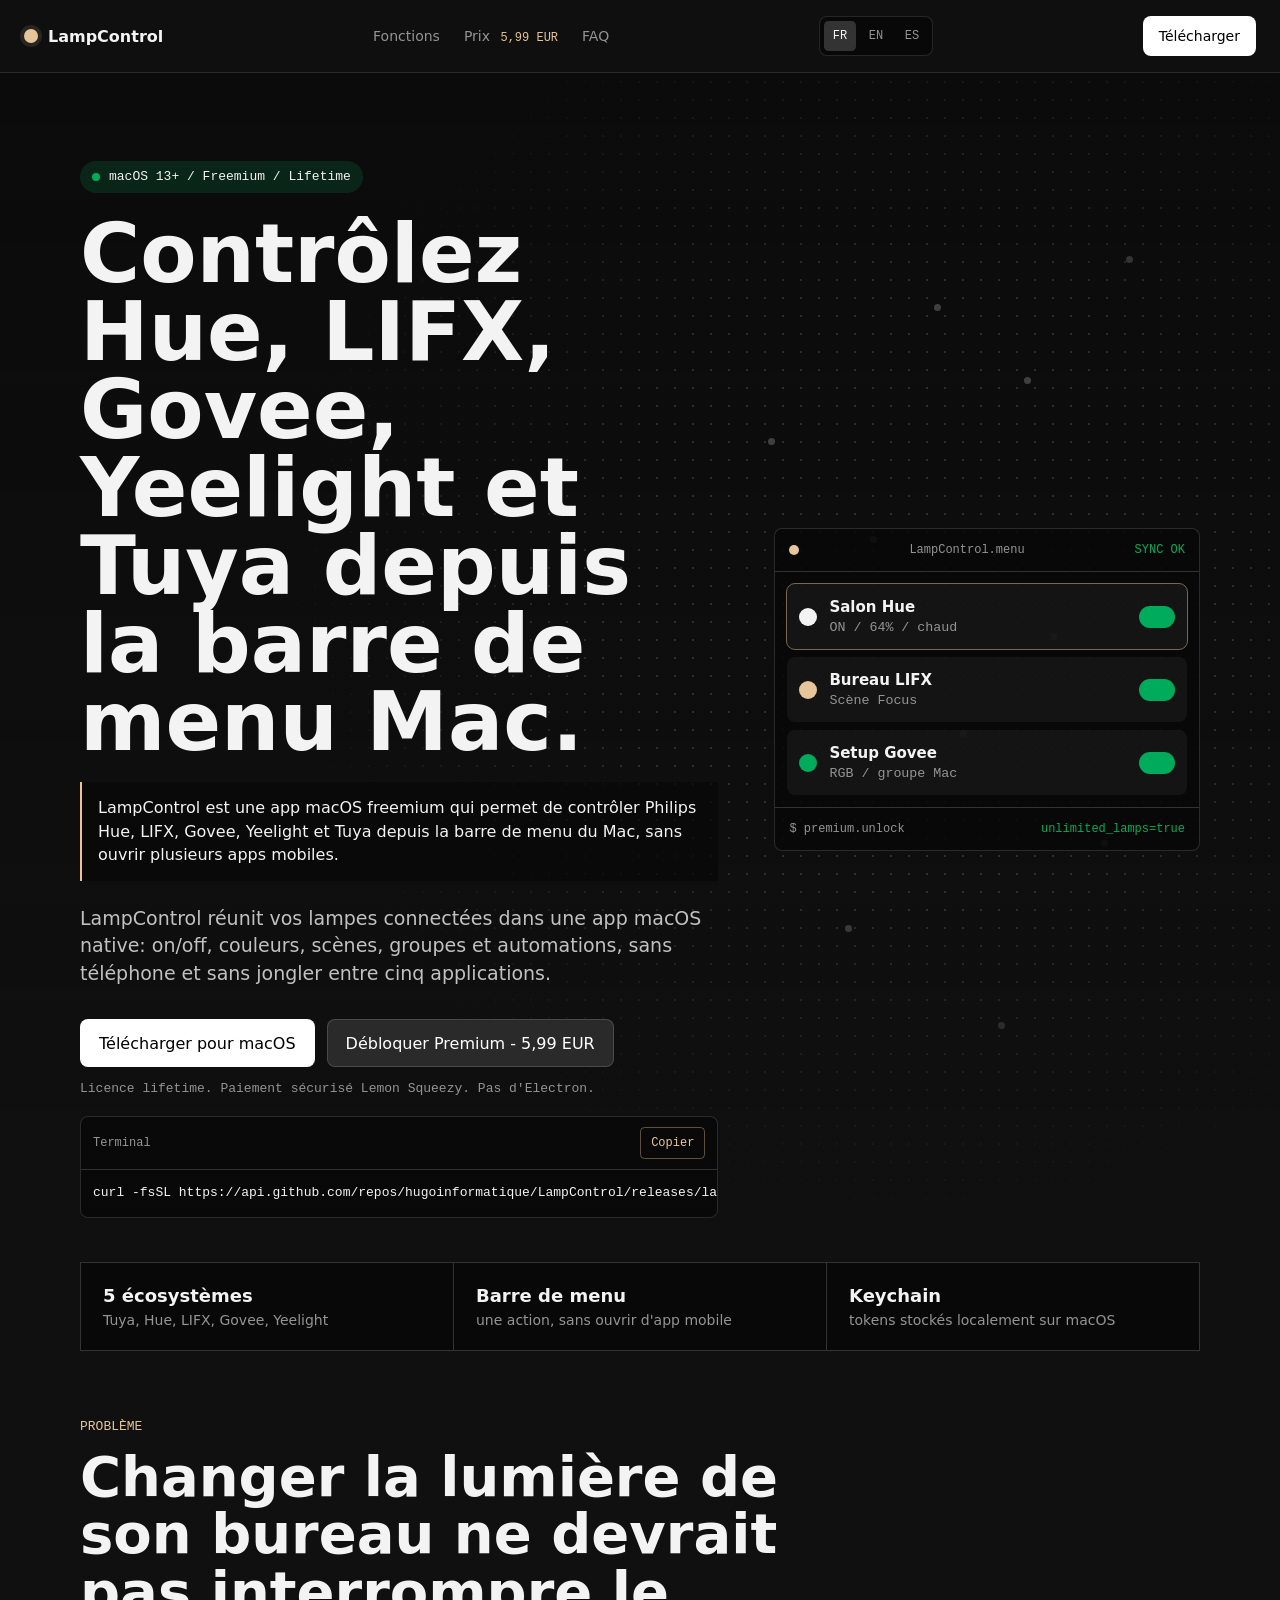
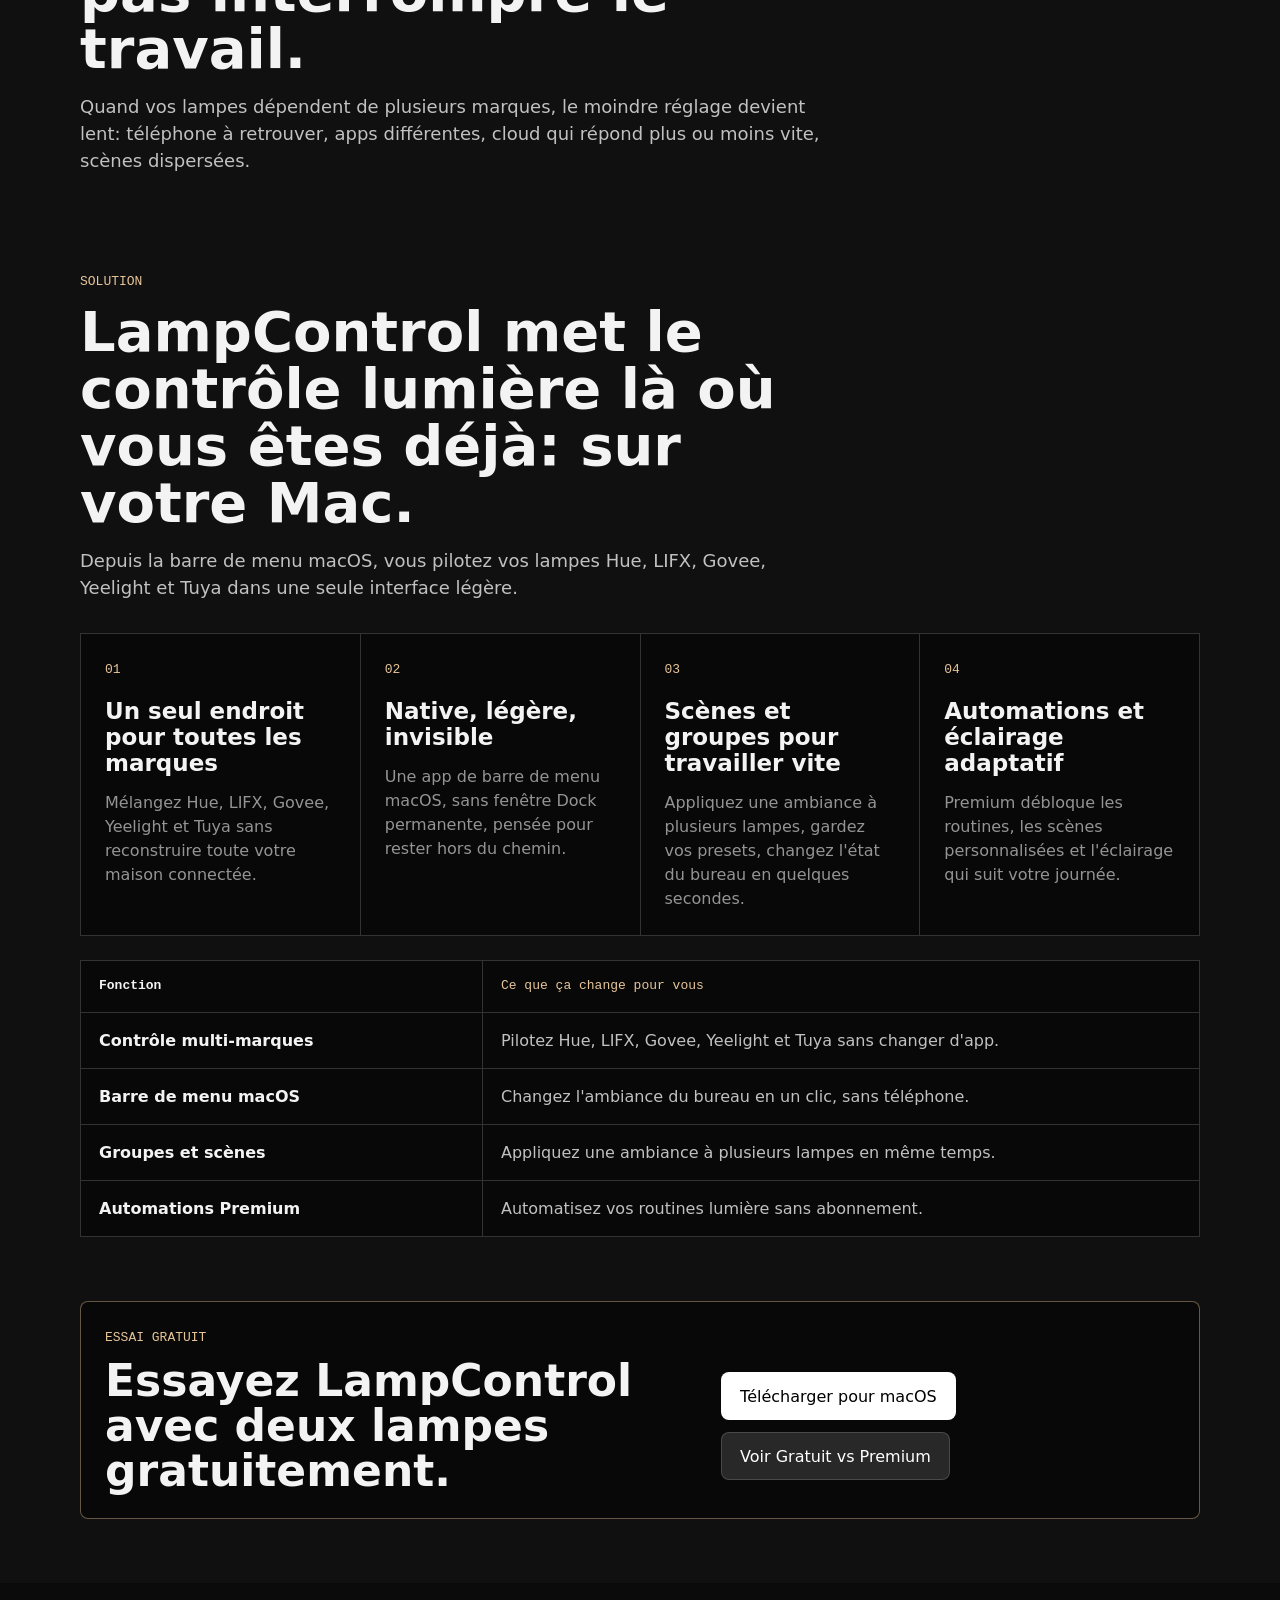
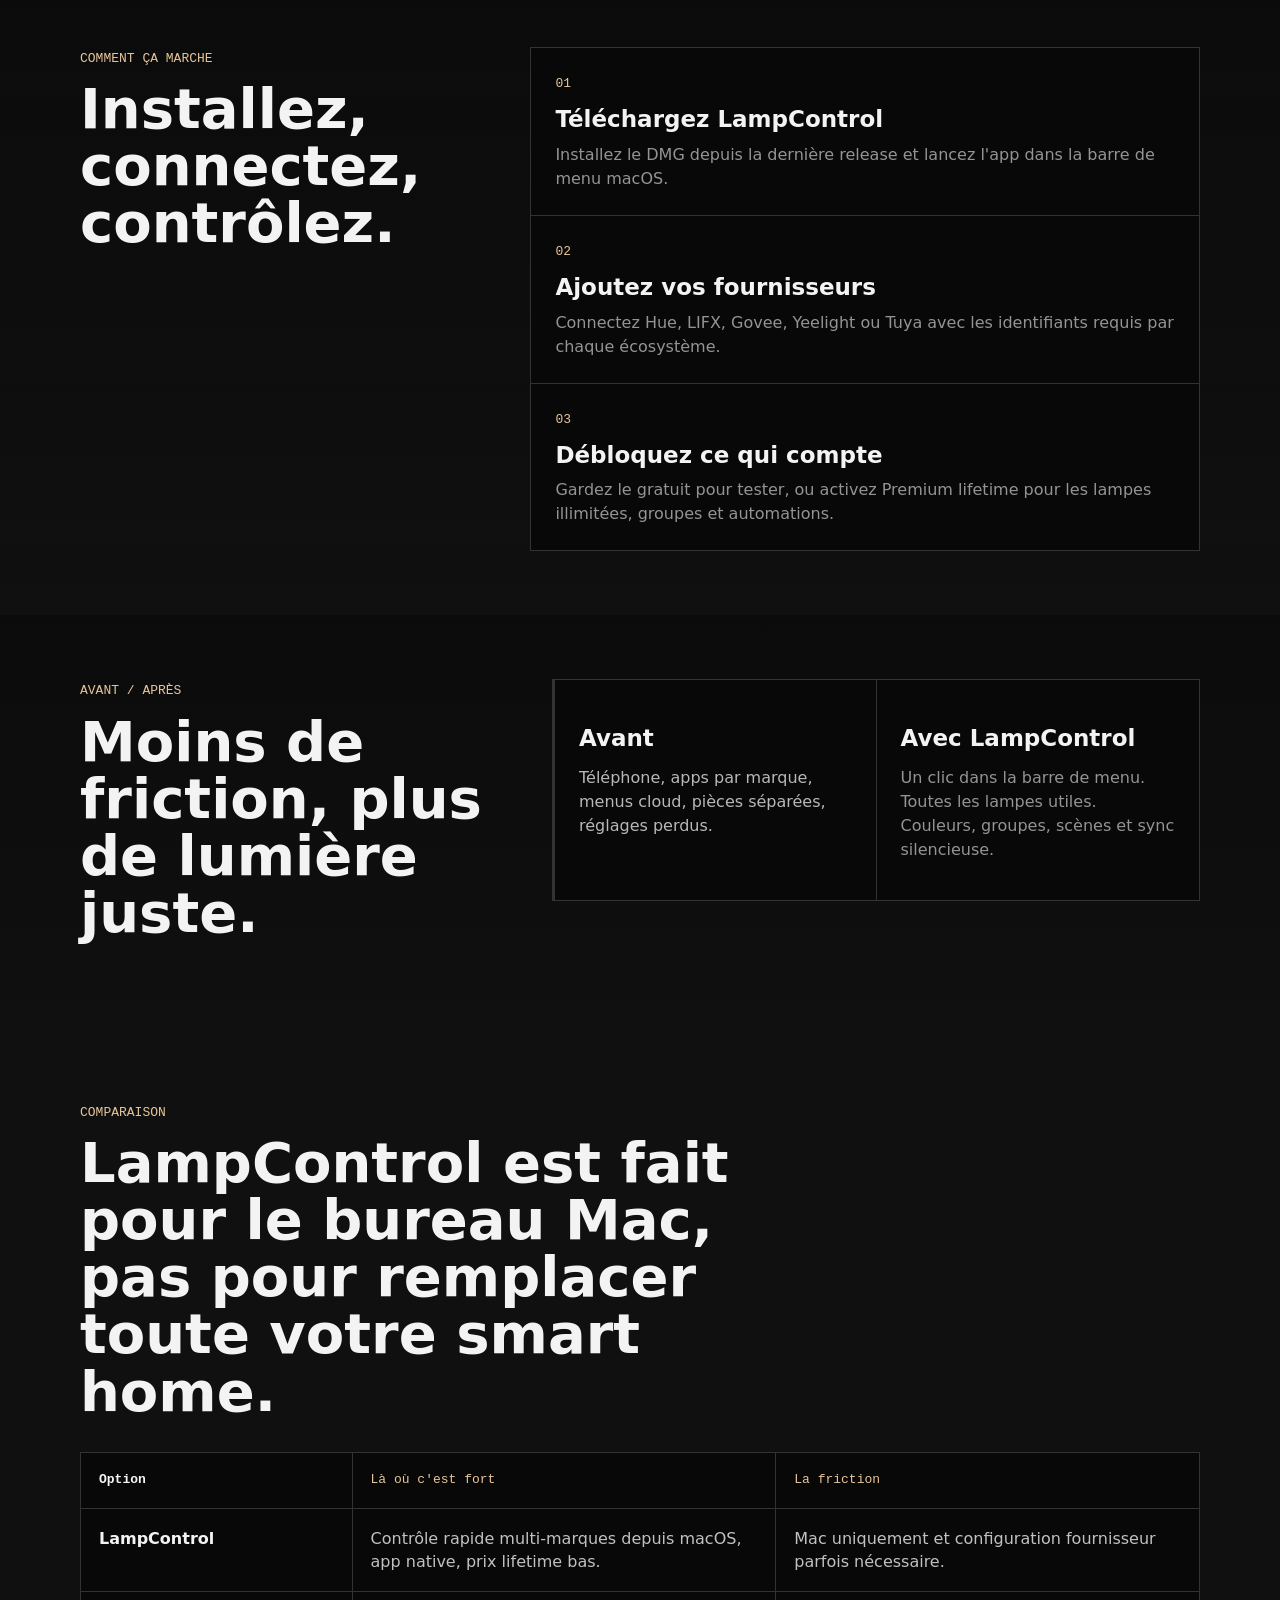
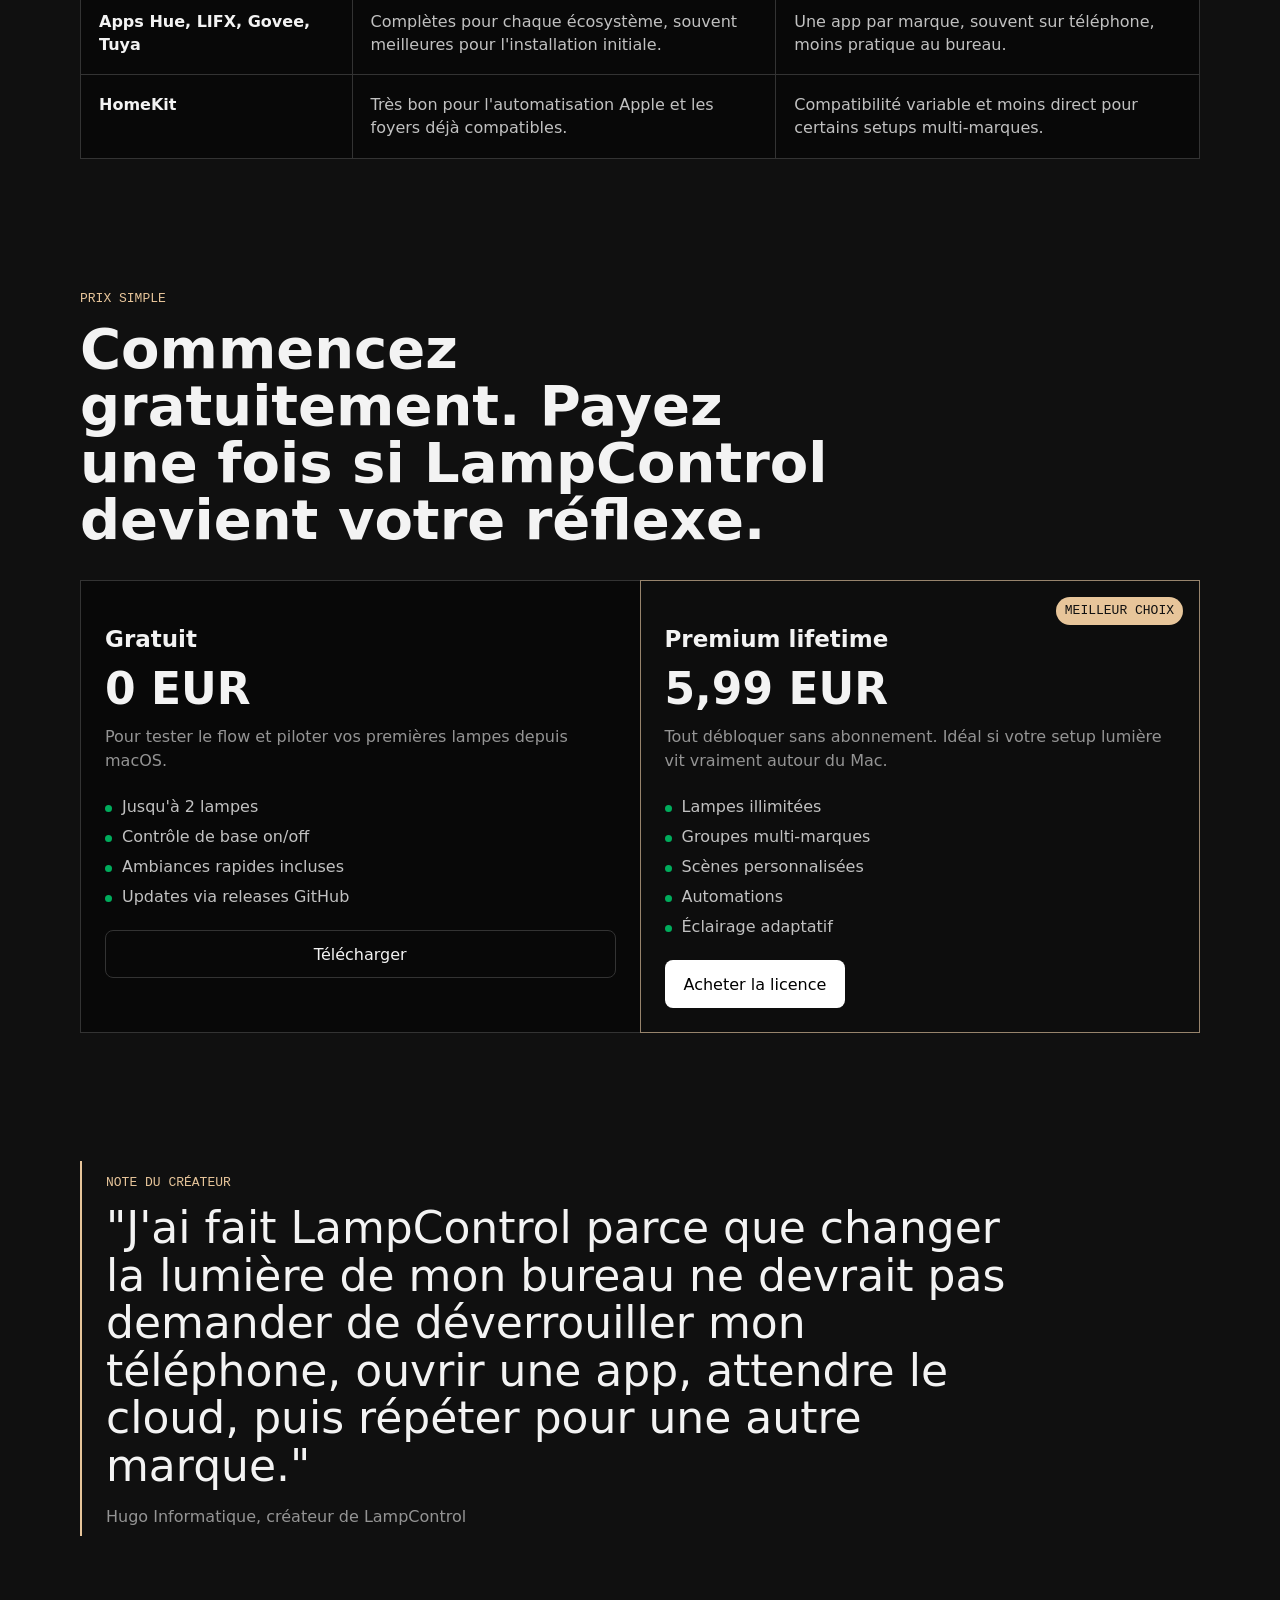
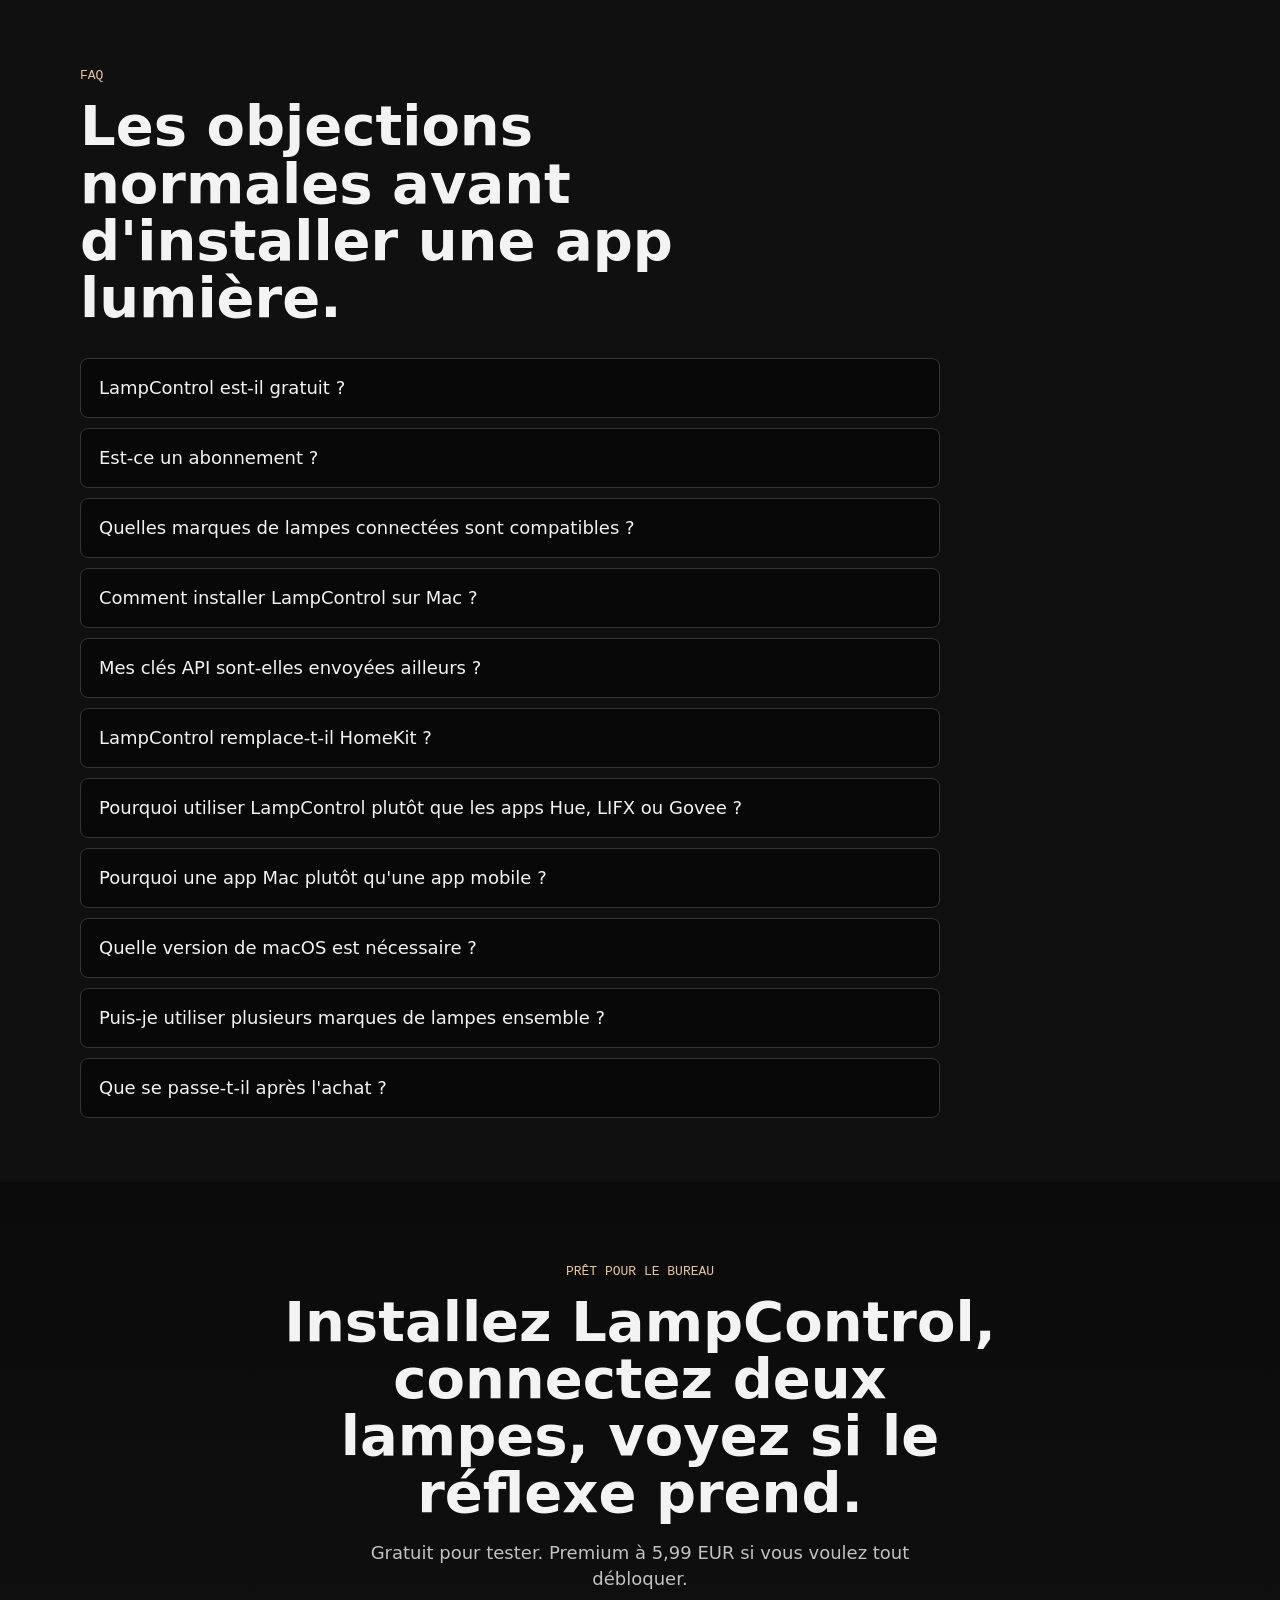
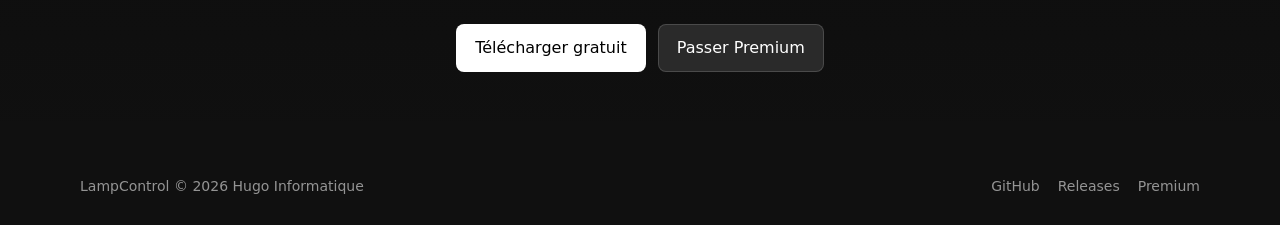
==== landing/index.html @ d1f36190 "chore(release): 1.1.1\n\nfix(docs): update GitHub links to hugoinformatique\nfix(tuya): validate end" ====
<!doctype html>
<html lang="fr">
  <head>
    <meta charset="utf-8" />
    <meta name="viewport" content="width=device-width, initial-scale=1" />
    <title>LampControl - App macOS pour lampes connectées</title>
    <meta
      name="description"
      content="Contrôlez vos lampes connectées Hue, LIFX, Govee, Yeelight et Tuya depuis la barre de menu macOS. Gratuit, Premium lifetime à 5,99 EUR."
    />
    <meta name="robots" content="index,follow" />
    <link rel="canonical" href="https://lampcontrol.app/" />
    <link rel="alternate" hreflang="fr" href="https://lampcontrol.app/" />
    <link rel="alternate" hreflang="en" href="https://lampcontrol.app/en/" />
    <link rel="alternate" hreflang="es" href="https://lampcontrol.app/es/" />
    <link rel="alternate" hreflang="x-default" href="https://lampcontrol.app/en/" />
    <meta property="og:type" content="website" />
    <meta property="og:url" content="https://lampcontrol.app/" />
    <meta property="og:title" content="LampControl - toutes vos lampes dans la barre de menu Mac" />
    <meta
      property="og:description"
      content="Une app macOS native pour piloter Hue, LIFX, Govee, Yeelight et Tuya sans ouvrir cinq apps différentes."
    />
    <meta property="og:image" content="https://lampcontrol.app/og-image.svg" />
    <meta property="og:image:alt" content="LampControl, app macOS pour contrôler Hue, LIFX, Govee, Yeelight et Tuya depuis la barre de menu Mac" />
    <meta name="twitter:card" content="summary_large_image" />
    <meta name="twitter:title" content="LampControl - App macOS pour lampes connectées" />
    <meta
      name="twitter:description"
      content="Contrôlez Hue, LIFX, Govee, Yeelight et Tuya depuis une seule app de barre de menu macOS."
    />
    <meta name="twitter:image" content="https://lampcontrol.app/og-image.svg" />
    <meta name="twitter:image:alt" content="Aperçu de LampControl et de son offre Premium lifetime à 5,99 EUR" />
    <meta name="theme-color" content="#101010" />
    <link rel="stylesheet" href="./styles.css" />
    <script type="application/ld+json">
      {
        "@context": "https://schema.org",
        "@type": "SoftwareApplication",
        "name": "LampControl",
        "url": "https://lampcontrol.app/",
        "downloadUrl": "https://github.com/hugoinformatique/LampControl/releases/latest",
        "softwareVersion": "1.1.0",
        "applicationCategory": "UtilitiesApplication",
        "operatingSystem": "macOS 13+",
        "offers": {
          "@type": "Offer",
          "price": "5.99",
          "priceCurrency": "EUR",
          "availability": "https://schema.org/InStock"
        },
        "image": "https://lampcontrol.app/og-image.svg",
        "author": {
          "@type": "Organization",
          "name": "Hugo Informatique"
        },
        "publisher": {
          "@type": "Organization",
          "name": "Hugo Informatique"
        },
        "description": "App macOS de barre de menu pour contrôler plusieurs marques de lampes connectées depuis une seule interface."
      }
    </script>
    <script type="application/ld+json">
      {
        "@context": "https://schema.org",
        "@type": "FAQPage",
        "mainEntity": [
          {
            "@type": "Question",
            "name": "LampControl est-il gratuit ?",
            "acceptedAnswer": {
              "@type": "Answer",
              "text": "Oui. L'offre gratuite permet de commencer avec les contrôles de base et jusqu'à 2 lampes. Premium débloque les lampes illimitées, groupes, scènes personnalisées, automations et éclairage adaptatif."
            }
          },
          {
            "@type": "Question",
            "name": "La licence Premium est-elle un abonnement ?",
            "acceptedAnswer": {
              "@type": "Answer",
              "text": "Non. Premium est une licence lifetime à 5,99 EUR, vendue via Lemon Squeezy."
            }
          },
          {
            "@type": "Question",
            "name": "Quelles marques de lampes connectées sont compatibles ?",
            "acceptedAnswer": {
              "@type": "Answer",
              "text": "LampControl prend en charge Tuya / Smart Life, Philips Hue, LIFX, Govee et Yeelight."
            }
          },
          {
            "@type": "Question",
            "name": "Comment installer LampControl sur Mac ?",
            "acceptedAnswer": {
              "@type": "Answer",
              "text": "Téléchargez la dernière release GitHub, ouvrez le DMG, glissez LampControl dans Applications, puis lancez l'app depuis macOS."
            }
          },
          {
            "@type": "Question",
            "name": "LampControl remplace-t-il HomeKit ?",
            "acceptedAnswer": {
              "@type": "Answer",
              "text": "Non. LampControl est un contrôle rapide depuis la barre de menu Mac pour plusieurs fournisseurs, utile même si votre installation HomeKit reste en place."
            }
          },
          {
            "@type": "Question",
            "name": "Pourquoi utiliser LampControl plutôt que les apps Hue, LIFX ou Govee ?",
            "acceptedAnswer": {
              "@type": "Answer",
              "text": "LampControl évite de changer d'app pour chaque marque et met les contrôles utiles dans une seule interface macOS."
            }
          },
          {
            "@type": "Question",
            "name": "Quelle version de macOS est nécessaire ?",
            "acceptedAnswer": {
              "@type": "Answer",
              "text": "LampControl est prévu pour macOS 13 ou plus récent."
            }
          },
          {
            "@type": "Question",
            "name": "Puis-je utiliser plusieurs marques de lampes ensemble ?",
            "acceptedAnswer": {
              "@type": "Answer",
              "text": "Oui. LampControl sert à regrouper plusieurs écosystèmes de lampes connectées dans une seule app Mac."
            }
          },
          {
            "@type": "Question",
            "name": "Que se passe-t-il après l'achat ?",
            "acceptedAnswer": {
              "@type": "Answer",
              "text": "Lemon Squeezy vous donne une clé. Collez-la dans Réglages > Premium pour activer les fonctionnalités débloquées."
            }
          }
        ]
      }
    </script>
  </head>
  <body>
    <a class="skip-link" href="#main">Aller au contenu</a>
    <header class="site-header" data-header>
      <a class="brand" href="#main" aria-label="LampControl accueil">
        <span class="brand-mark" aria-hidden="true"></span>
        <span>LampControl</span>
      </a>
      <nav class="nav-links" aria-label="Navigation principale">
        <a href="#features">Fonctions</a>
        <a href="#pricing">Prix <span>5,99 EUR</span></a>
        <a href="#faq">FAQ</a>
      </nav>
      <nav class="language-switcher" aria-label="Changer de langue">
        <a aria-current="page" href="./">FR</a>
        <a href="./en/">EN</a>
        <a href="./es/">ES</a>
      </nav>
      <a class="header-cta" href="https://github.com/hugoinformatique/LampControl/releases/latest">Télécharger</a>
    </header>

    <main id="main">
      <section class="hero section-band">
        <div class="pixel-field" aria-hidden="true">
          <span></span><span></span><span></span><span></span><span></span>
          <span></span><span></span><span></span><span></span><span></span>
        </div>

        <div class="hero-grid shell">
          <div class="hero-copy">
            <div class="status-pill">
              <span></span>
              macOS 13+ / Freemium / Lifetime
            </div>
            <h1>Contrôlez Hue, LIFX, Govee, Yeelight et Tuya depuis la barre de menu Mac.</h1>
            <blockquote class="aeo-answer">
              LampControl est une app macOS freemium qui permet de contrôler Philips Hue, LIFX, Govee, Yeelight et Tuya depuis la barre de menu du Mac, sans ouvrir plusieurs apps mobiles.
            </blockquote>
            <p class="hero-subtitle">
              LampControl réunit vos lampes connectées dans une app macOS
              native: on/off, couleurs, scènes, groupes et automations, sans
              téléphone et sans jongler entre cinq applications.
            </p>
            <nav class="hero-actions" aria-label="Actions principales">
              <a class="button button-primary" href="https://github.com/hugoinformatique/LampControl/releases/latest">
                Télécharger pour macOS
              </a>
              <a class="button button-secondary" href="https://lampcontrol.lemonsqueezy.com/checkout/buy/12d32ac2-9a5a-4120-a95e-36a10afb51d9">
                Débloquer Premium - 5,99 EUR
              </a>
            </nav>
            <p class="microcopy">Licence lifetime. Paiement sécurisé Lemon Squeezy. Pas d'Electron.</p>
            <div class="install-command" aria-label="Installation en ligne de commande">
              <div class="install-command-top">
                <span>Terminal</span>
                <button type="button" data-copy-command>Copier</button>
              </div>
              <code data-install-command>curl -fsSL https://api.github.com/repos/hugoinformatique/LampControl/releases/latest | grep browser_download_url | cut -d '"' -f 4 | xargs curl -L -o ~/Downloads/LampControl.dmg &amp;&amp; open ~/Downloads/LampControl.dmg</code>
            </div>
          </div>

          <figure class="product-panel">
            <figcaption class="visually-hidden">Aperçu de l'interface LampControl avec plusieurs lampes synchronisées.</figcaption>
            <div class="panel-top">
              <span class="window-dot"></span>
              <span>LampControl.menu</span>
              <strong>SYNC OK</strong>
            </div>
            <div class="lamp-list">
              <div class="lamp-row active">
                <span class="lamp-icon"></span>
                <div>
                  <strong>Salon Hue</strong>
                  <small>ON / 64% / chaud</small>
                </div>
                <span class="toggle-indicator" aria-hidden="true"></span>
              </div>
              <div class="lamp-row">
                <span class="lamp-icon amber"></span>
                <div>
                  <strong>Bureau LIFX</strong>
                  <small>Scène Focus</small>
                </div>
                <span class="toggle-indicator" aria-hidden="true"></span>
              </div>
              <div class="lamp-row">
                <span class="lamp-icon green"></span>
                <div>
                  <strong>Setup Govee</strong>
                  <small>RGB / groupe Mac</small>
                </div>
                <span class="toggle-indicator" aria-hidden="true"></span>
              </div>
            </div>
            <div class="terminal-strip">
              <span>$ premium.unlock</span>
              <strong>unlimited_lamps=true</strong>
            </div>
          </figure>
        </div>
      </section>

      <section class="proof-strip shell" aria-label="Signaux de confiance LampControl">
        <div>
          <strong>5 écosystèmes</strong>
          <span>Tuya, Hue, LIFX, Govee, Yeelight</span>
        </div>
        <div>
          <strong>Barre de menu</strong>
          <span>une action, sans ouvrir d'app mobile</span>
        </div>
        <div>
          <strong>Keychain</strong>
          <span>tokens stockés localement sur macOS</span>
        </div>
      </section>

      <section id="features" class="section shell">
        <div class="section-heading">
          <span class="eyebrow">PROBLÈME</span>
          <h2>Changer la lumière de son bureau ne devrait pas interrompre le travail.</h2>
          <p>
            Quand vos lampes dépendent de plusieurs marques, le moindre réglage
            devient lent: téléphone à retrouver, apps différentes, cloud qui
            répond plus ou moins vite, scènes dispersées.
          </p>
        </div>
      </section>

      <section class="section shell tight-section">
        <div class="section-heading">
          <span class="eyebrow">SOLUTION</span>
          <h2>LampControl met le contrôle lumière là où vous êtes déjà: sur votre Mac.</h2>
          <p>
            Depuis la barre de menu macOS, vous pilotez vos lampes Hue, LIFX,
            Govee, Yeelight et Tuya dans une seule interface légère.
          </p>
        </div>
        <div class="feature-grid">
          <article class="feature-card">
            <span class="feature-index">01</span>
            <h3>Un seul endroit pour toutes les marques</h3>
            <p>Mélangez Hue, LIFX, Govee, Yeelight et Tuya sans reconstruire toute votre maison connectée.</p>
          </article>
          <article class="feature-card">
            <span class="feature-index">02</span>
            <h3>Native, légère, invisible</h3>
            <p>Une app de barre de menu macOS, sans fenêtre Dock permanente, pensée pour rester hors du chemin.</p>
          </article>
          <article class="feature-card">
            <span class="feature-index">03</span>
            <h3>Scènes et groupes pour travailler vite</h3>
            <p>Appliquez une ambiance à plusieurs lampes, gardez vos presets, changez l'état du bureau en quelques secondes.</p>
          </article>
          <article class="feature-card">
            <span class="feature-index">04</span>
            <h3>Automations et éclairage adaptatif</h3>
            <p>Premium débloque les routines, les scènes personnalisées et l'éclairage qui suit votre journée.</p>
          </article>
        </div>
        <div class="benefit-table" role="table" aria-label="Fonctions LampControl et bénéfices">
          <div class="benefit-row benefit-head" role="row">
            <span role="columnheader">Fonction</span>
            <span role="columnheader">Ce que ça change pour vous</span>
          </div>
          <div class="benefit-row" role="row">
            <span role="cell">Contrôle multi-marques</span>
            <span role="cell">Pilotez Hue, LIFX, Govee, Yeelight et Tuya sans changer d'app.</span>
          </div>
          <div class="benefit-row" role="row">
            <span role="cell">Barre de menu macOS</span>
            <span role="cell">Changez l'ambiance du bureau en un clic, sans téléphone.</span>
          </div>
          <div class="benefit-row" role="row">
            <span role="cell">Groupes et scènes</span>
            <span role="cell">Appliquez une ambiance à plusieurs lampes en même temps.</span>
          </div>
          <div class="benefit-row" role="row">
            <span role="cell">Automations Premium</span>
            <span role="cell">Automatisez vos routines lumière sans abonnement.</span>
          </div>
        </div>
      </section>

      <section class="mid-cta shell" aria-label="Essayer LampControl">
        <div>
          <span class="eyebrow">ESSAI GRATUIT</span>
          <h2>Essayez LampControl avec deux lampes gratuitement.</h2>
        </div>
        <nav class="hero-actions" aria-label="Actions essai gratuit">
          <a class="button button-primary" href="https://github.com/hugoinformatique/LampControl/releases/latest">Télécharger pour macOS</a>
          <a class="button button-secondary" href="#pricing">Voir Gratuit vs Premium</a>
        </nav>
      </section>

      <section class="section section-band">
        <div class="how-it-works shell">
          <div class="section-heading compact">
            <span class="eyebrow">COMMENT ÇA MARCHE</span>
            <h2>Installez, connectez, contrôlez.</h2>
          </div>
          <ol class="steps-list">
            <li>
              <span>01</span>
              <strong>Téléchargez LampControl</strong>
              <p>Installez le DMG depuis la dernière release et lancez l'app dans la barre de menu macOS.</p>
            </li>
            <li>
              <span>02</span>
              <strong>Ajoutez vos fournisseurs</strong>
              <p>Connectez Hue, LIFX, Govee, Yeelight ou Tuya avec les identifiants requis par chaque écosystème.</p>
            </li>
            <li>
              <span>03</span>
              <strong>Débloquez ce qui compte</strong>
              <p>Gardez le gratuit pour tester, ou activez Premium lifetime pour les lampes illimitées, groupes et automations.</p>
            </li>
          </ol>
        </div>
      </section>

      <section class="section section-band">
        <div class="comparison shell">
          <div class="section-heading compact">
            <span class="eyebrow">AVANT / APRÈS</span>
            <h2>Moins de friction, plus de lumière juste.</h2>
          </div>
          <div class="compare-grid">
            <div class="compare-column muted">
              <h3>Avant</h3>
              <p>Téléphone, apps par marque, menus cloud, pièces séparées, réglages perdus.</p>
            </div>
            <div class="compare-column">
              <h3>Avec LampControl</h3>
              <p>Un clic dans la barre de menu. Toutes les lampes utiles. Couleurs, groupes, scènes et sync silencieuse.</p>
            </div>
          </div>
        </div>
      </section>

      <section class="section shell">
        <div class="section-heading">
          <span class="eyebrow">COMPARAISON</span>
          <h2>LampControl est fait pour le bureau Mac, pas pour remplacer toute votre smart home.</h2>
        </div>
        <div class="comparison-table" role="table" aria-label="Comparaison entre LampControl et les alternatives">
          <div class="comparison-row comparison-head" role="row">
            <span role="columnheader">Option</span>
            <span role="columnheader">Là où c'est fort</span>
            <span role="columnheader">La friction</span>
          </div>
          <div class="comparison-row" role="row">
            <span role="cell">LampControl</span>
            <span role="cell">Contrôle rapide multi-marques depuis macOS, app native, prix lifetime bas.</span>
            <span role="cell">Mac uniquement et configuration fournisseur parfois nécessaire.</span>
          </div>
          <div class="comparison-row" role="row">
            <span role="cell">Apps Hue, LIFX, Govee, Tuya</span>
            <span role="cell">Complètes pour chaque écosystème, souvent meilleures pour l'installation initiale.</span>
            <span role="cell">Une app par marque, souvent sur téléphone, moins pratique au bureau.</span>
          </div>
          <div class="comparison-row" role="row">
            <span role="cell">HomeKit</span>
            <span role="cell">Très bon pour l'automatisation Apple et les foyers déjà compatibles.</span>
            <span role="cell">Compatibilité variable et moins direct pour certains setups multi-marques.</span>
          </div>
        </div>
      </section>

      <section id="pricing" class="section shell">
        <div class="section-heading">
          <span class="eyebrow">PRIX SIMPLE</span>
          <h2>Commencez gratuitement. Payez une fois si LampControl devient votre réflexe.</h2>
        </div>

        <div class="pricing-grid">
          <article class="price-card">
            <div class="price-top">
              <h3>Gratuit</h3>
              <strong>0 EUR</strong>
            </div>
            <p>Pour tester le flow et piloter vos premières lampes depuis macOS.</p>
            <ul>
              <li>Jusqu'à 2 lampes</li>
              <li>Contrôle de base on/off</li>
              <li>Ambiances rapides incluses</li>
              <li>Updates via releases GitHub</li>
            </ul>
            <a class="button button-muted" href="https://github.com/hugoinformatique/LampControl/releases/latest">Télécharger</a>
          </article>

          <article class="price-card featured">
            <div class="price-badge">MEILLEUR CHOIX</div>
            <div class="price-top">
              <h3>Premium lifetime</h3>
              <strong>5,99 EUR</strong>
            </div>
            <p>Tout débloquer sans abonnement. Idéal si votre setup lumière vit vraiment autour du Mac.</p>
            <ul>
              <li>Lampes illimitées</li>
              <li>Groupes multi-marques</li>
              <li>Scènes personnalisées</li>
              <li>Automations</li>
              <li>Éclairage adaptatif</li>
            </ul>
            <a class="button button-primary" href="https://lampcontrol.lemonsqueezy.com/checkout/buy/12d32ac2-9a5a-4120-a95e-36a10afb51d9">
              Acheter la licence
            </a>
          </article>
        </div>
      </section>

      <section class="section shell">
        <div class="quote-block">
          <span class="eyebrow">NOTE DU CRÉATEUR</span>
          <p>
            "J'ai fait LampControl parce que changer la lumière de mon bureau
            ne devrait pas demander de déverrouiller mon téléphone, ouvrir une
            app, attendre le cloud, puis répéter pour une autre marque."
          </p>
          <strong>Hugo Informatique, créateur de LampControl</strong>
        </div>
      </section>

      <section id="faq" class="section shell">
        <div class="section-heading compact">
          <span class="eyebrow">FAQ</span>
          <h2>Les objections normales avant d'installer une app lumière.</h2>
        </div>
        <div class="faq-list">
          <details>
            <summary>LampControl est-il gratuit ?</summary>
            <p>Oui. L'offre gratuite permet de commencer avec les contrôles de base et jusqu'à 2 lampes.</p>
          </details>
          <details>
            <summary>Est-ce un abonnement ?</summary>
            <p>Non. Premium est une licence lifetime à 5,99 EUR via Lemon Squeezy.</p>
          </details>
          <details>
            <summary>Quelles marques de lampes connectées sont compatibles ?</summary>
            <p>LampControl prend en charge Tuya / Smart Life, Philips Hue, LIFX, Govee et Yeelight.</p>
          </details>
          <details>
            <summary>Comment installer LampControl sur Mac ?</summary>
            <p>Téléchargez la dernière release GitHub, ouvrez le DMG, glissez l'app dans Applications, puis lancez LampControl.</p>
          </details>
          <details>
            <summary>Mes clés API sont-elles envoyées ailleurs ?</summary>
            <p>Les secrets sont stockés dans le Keychain macOS. LampControl appelle les APIs nécessaires pour piloter vos fournisseurs, sans secret Lemon Squeezy embarqué.</p>
          </details>
          <details>
            <summary>LampControl remplace-t-il HomeKit ?</summary>
            <p>Non. LampControl est un contrôle rapide depuis la barre de menu Mac. HomeKit reste utile si votre maison connectée est déjà bien configurée.</p>
          </details>
          <details>
            <summary>Pourquoi utiliser LampControl plutôt que les apps Hue, LIFX ou Govee ?</summary>
            <p>LampControl évite de changer d'app pour chaque marque et met les contrôles utiles dans une seule interface macOS.</p>
          </details>
          <details>
            <summary>Pourquoi une app Mac plutôt qu'une app mobile ?</summary>
            <p>Parce que beaucoup de setups lumière servent le bureau: visio, focus, gaming, création, streaming. Le contrôle doit être là où vous travaillez.</p>
          </details>
          <details>
            <summary>Quelle version de macOS est nécessaire ?</summary>
            <p>LampControl est prévu pour macOS 13 ou plus récent.</p>
          </details>
          <details>
            <summary>Puis-je utiliser plusieurs marques de lampes ensemble ?</summary>
            <p>Oui. LampControl sert à regrouper plusieurs écosystèmes de lampes connectées dans une seule app Mac.</p>
          </details>
          <details>
            <summary>Que se passe-t-il après l'achat ?</summary>
            <p>Lemon Squeezy vous donne une clé. Collez-la dans Réglages > Premium pour activer les fonctionnalités débloquées.</p>
          </details>
        </div>
      </section>

      <section class="final-cta section-band">
        <div class="shell">
          <span class="eyebrow">PRÊT POUR LE BUREAU</span>
          <h2>Installez LampControl, connectez deux lampes, voyez si le réflexe prend.</h2>
          <p class="final-copy">Gratuit pour tester. Premium à 5,99 EUR si vous voulez tout débloquer.</p>
          <nav class="hero-actions centered" aria-label="Actions finales">
            <a class="button button-primary" href="https://github.com/hugoinformatique/LampControl/releases/latest">Télécharger gratuit</a>
            <a class="button button-secondary" href="https://lampcontrol.lemonsqueezy.com/checkout/buy/12d32ac2-9a5a-4120-a95e-36a10afb51d9">Passer Premium</a>
          </nav>
        </div>
      </section>
    </main>

    <footer class="site-footer shell">
      <span>LampControl © 2026 Hugo Informatique</span>
      <div>
        <a href="https://github.com/hugoinformatique/LampControl">GitHub</a>
        <a href="https://github.com/hugoinformatique/LampControl/releases/latest">Releases</a>
        <a href="https://lampcontrol.lemonsqueezy.com/checkout/buy/12d32ac2-9a5a-4120-a95e-36a10afb51d9">Premium</a>
      </div>
    </footer>

    <script src="./script.js" defer></script>
  </body>
</html>
---- landing/styles.css ----
:root {
  --color-midnight-void: #101010;
  --color-deep-space: #080808;
  --color-polar-white: #f3f3f3;
  --color-absolute-zero: #ffffff;
  --color-ash-gray: #949494;
  --color-soft-gray: #b8b8b8;
  --color-dark-carbon: #333333;
  --color-slate: #c1c1c1;
  --color-amber-glow: #e7c59a;
  --color-neon-green: #00ac5c;
  --font-aeonik: Inter, ui-sans-serif, system-ui, -apple-system, BlinkMacSystemFont, "Segoe UI", sans-serif;
  --font-input: "IBM Plex Mono", "SFMono-Regular", Consolas, monospace;
  --section-gap: 64px;
  --radius-md: 4.5px;
  --radius-lg: 8px;
  --radius-full: 99px;
}

* {
  box-sizing: border-box;
}

html {
  scroll-behavior: smooth;
}

body {
  margin: 0;
  background: var(--color-midnight-void);
  color: var(--color-polar-white);
  font-family: var(--font-aeonik);
  text-rendering: optimizeLegibility;
}

main,
section[id] {
  scroll-margin-top: 92px;
}

a {
  color: inherit;
  text-decoration: none;
}

a:focus-visible,
summary:focus-visible {
  outline: 2px solid var(--color-amber-glow);
  outline-offset: 4px;
}

.skip-link {
  position: fixed;
  top: 12px;
  left: 12px;
  z-index: 50;
  transform: translateY(-160%);
  padding: 10px 12px;
  border-radius: var(--radius-lg);
  background: var(--color-absolute-zero);
  color: #000;
}

.skip-link:focus {
  transform: translateY(0);
}

.shell {
  width: min(1120px, calc(100% - 40px));
  margin: 0 auto;
}

.site-header {
  position: sticky;
  top: 0;
  z-index: 20;
  display: flex;
  align-items: center;
  justify-content: space-between;
  gap: 20px;
  padding: 16px 24px;
  background: rgba(16, 16, 16, 0.86);
  border-bottom: 1px solid rgba(51, 51, 51, 0.8);
  backdrop-filter: blur(18px);
}

.site-header[data-scrolled] {
  background: rgba(8, 8, 8, 0.94);
}

.visually-hidden {
  position: absolute;
  width: 1px;
  height: 1px;
  padding: 0;
  margin: -1px;
  overflow: hidden;
  clip: rect(0, 0, 0, 0);
  white-space: nowrap;
  border: 0;
}

.brand,
.nav-links,
.language-switcher,
.site-footer div {
  display: flex;
  align-items: center;
}

.brand {
  gap: 10px;
  font-weight: 700;
}

.brand-mark {
  width: 14px;
  height: 14px;
  border-radius: var(--radius-full);
  background: var(--color-amber-glow);
  box-shadow: 0 0 0 4px rgba(231, 197, 154, 0.12);
}

.nav-links {
  gap: 24px;
  color: var(--color-ash-gray);
  font-size: 14px;
}

.nav-links a:hover,
.site-footer a:hover {
  color: var(--color-polar-white);
  text-decoration: underline;
}

.nav-links span {
  margin-left: 6px;
  color: var(--color-amber-glow);
  font-family: var(--font-input);
  font-size: 12px;
}

.language-switcher {
  gap: 4px;
  padding: 4px;
  border: 1px solid rgba(193, 193, 193, 0.16);
  border-radius: var(--radius-lg);
  background: rgba(8, 8, 8, 0.62);
}

.language-switcher a {
  min-width: 32px;
  min-height: 30px;
  display: inline-flex;
  align-items: center;
  justify-content: center;
  border-radius: var(--radius-md);
  color: var(--color-ash-gray);
  font-family: var(--font-input);
  font-size: 12px;
}

.language-switcher a[aria-current="page"] {
  background: var(--color-dark-carbon);
  color: var(--color-polar-white);
}

.header-cta {
  min-height: 40px;
  display: inline-flex;
  align-items: center;
  justify-content: center;
  padding: 0 16px;
  background: var(--color-absolute-zero);
  color: #000;
  border-radius: var(--radius-lg);
  font-size: 14px;
}

.section-band {
  background:
    linear-gradient(180deg, rgba(8, 8, 8, 0.62), rgba(16, 16, 16, 0)),
    var(--color-midnight-void);
}

.hero {
  position: relative;
  overflow: hidden;
  min-height: calc(100vh - 73px);
  display: flex;
  align-items: center;
  padding: 88px 0 72px;
}

.pixel-field {
  position: absolute;
  inset: 0;
  opacity: 0.28;
  pointer-events: none;
  background-image: radial-gradient(circle, rgba(243, 243, 243, 0.52) 1px, transparent 1px);
  background-size: 18px 18px;
  mask-image: radial-gradient(circle at 72% 42%, black 0 26%, transparent 56%);
}

.pixel-field span {
  position: absolute;
  width: 7px;
  height: 7px;
  background: var(--color-polar-white);
  border-radius: var(--radius-full);
  opacity: 0.8;
}

.pixel-field span:nth-child(1) { top: 19%; left: 73%; }
.pixel-field span:nth-child(2) { top: 25%; left: 80%; }
.pixel-field span:nth-child(3) { top: 38%; left: 68%; }
.pixel-field span:nth-child(4) { top: 46%; left: 82%; }
.pixel-field span:nth-child(5) { top: 54%; left: 75%; }
.pixel-field span:nth-child(6) { top: 63%; left: 86%; }
.pixel-field span:nth-child(7) { top: 70%; left: 66%; }
.pixel-field span:nth-child(8) { top: 30%; left: 60%; }
.pixel-field span:nth-child(9) { top: 78%; left: 78%; }
.pixel-field span:nth-child(10) { top: 15%; left: 88%; }

.hero-grid {
  position: relative;
  z-index: 1;
  display: grid;
  grid-template-columns: minmax(0, 1.08fr) minmax(320px, 0.72fr);
  align-items: center;
  gap: 56px;
}

.status-pill,
.price-badge,
.eyebrow {
  font-family: var(--font-input);
  font-size: 13px;
  line-height: 1.4;
}

.status-pill {
  display: inline-flex;
  align-items: center;
  gap: 9px;
  padding: 7px 12px;
  border-radius: var(--radius-full);
  background: rgba(0, 172, 92, 0.16);
  color: var(--color-polar-white);
}

.status-pill span {
  width: 8px;
  height: 8px;
  border-radius: var(--radius-full);
  background: var(--color-neon-green);
}

h1,
h2,
h3,
p {
  margin: 0;
}

h1 {
  max-width: 780px;
  margin-top: 22px;
  font-size: clamp(44px, 8vw, 82px);
  line-height: 0.95;
  letter-spacing: 0;
}

.hero-subtitle {
  max-width: 640px;
  margin-top: 24px;
  color: var(--color-slate);
  font-size: 19px;
  line-height: 1.45;
}

.aeo-answer {
  max-width: 660px;
  margin: 22px 0 0;
  padding: 14px 16px;
  border-left: 2px solid var(--color-amber-glow);
  background: rgba(8, 8, 8, 0.72);
  color: var(--color-polar-white);
  font-size: 16px;
  line-height: 1.46;
}

.hero-actions {
  display: flex;
  flex-wrap: wrap;
  gap: 12px;
  margin-top: 32px;
}

.hero-actions.centered {
  justify-content: center;
}

.button {
  min-height: 48px;
  display: inline-flex;
  align-items: center;
  justify-content: center;
  padding: 0 18px;
  border-radius: var(--radius-lg);
  font-size: 16px;
  border: 1px solid transparent;
}

.button-primary {
  background: var(--color-absolute-zero);
  color: #000;
}

.button-secondary {
  background: rgba(51, 51, 51, 0.78);
  color: var(--color-absolute-zero);
  border-color: rgba(193, 193, 193, 0.22);
}

.button-muted {
  width: 100%;
  background: transparent;
  border-color: var(--color-dark-carbon);
  color: var(--color-polar-white);
}

.button:hover,
.header-cta:hover {
  transform: translateY(-1px);
}

.microcopy {
  margin-top: 14px;
  color: var(--color-ash-gray);
  font-family: var(--font-input);
  font-size: 13px;
}

.install-command {
  max-width: 690px;
  margin-top: 20px;
  border: 1px solid rgba(193, 193, 193, 0.18);
  border-radius: var(--radius-lg);
  background: rgba(8, 8, 8, 0.88);
  overflow: hidden;
}

.install-command-top {
  display: flex;
  align-items: center;
  justify-content: space-between;
  gap: 12px;
  padding: 10px 12px;
  border-bottom: 1px solid var(--color-dark-carbon);
  color: var(--color-ash-gray);
  font-family: var(--font-input);
  font-size: 12px;
}

.install-command button {
  min-height: 32px;
  padding: 0 10px;
  border: 1px solid rgba(231, 197, 154, 0.38);
  border-radius: var(--radius-md);
  background: transparent;
  color: var(--color-amber-glow);
  cursor: pointer;
  font: inherit;
}

.install-command button:focus-visible {
  outline: 2px solid var(--color-amber-glow);
  outline-offset: 3px;
}

.install-command code {
  display: block;
  padding: 13px 12px 14px;
  color: var(--color-polar-white);
  font-family: var(--font-input);
  font-size: 13px;
  line-height: 1.54;
  overflow-x: auto;
  white-space: nowrap;
}

.product-panel {
  margin: 0;
  border: 1px solid rgba(193, 193, 193, 0.18);
  border-radius: var(--radius-lg);
  background: rgba(8, 8, 8, 0.88);
  overflow: hidden;
}

.panel-top,
.terminal-strip,
.lamp-row {
  display: flex;
  align-items: center;
}

.panel-top {
  justify-content: space-between;
  gap: 12px;
  padding: 14px;
  border-bottom: 1px solid var(--color-dark-carbon);
  color: var(--color-ash-gray);
  font-family: var(--font-input);
  font-size: 12px;
}

.panel-top strong,
.terminal-strip strong {
  color: var(--color-neon-green);
  font-weight: 400;
}

.window-dot {
  width: 10px;
  height: 10px;
  border-radius: var(--radius-full);
  background: var(--color-amber-glow);
}

.lamp-list {
  padding: 12px;
}

.lamp-row {
  justify-content: space-between;
  gap: 12px;
  padding: 14px 12px;
  border-radius: var(--radius-lg);
  background: rgba(51, 51, 51, 0.28);
}

.lamp-row + .lamp-row {
  margin-top: 8px;
}

.lamp-row.active {
  outline: 1px solid rgba(231, 197, 154, 0.5);
}

.lamp-icon {
  flex: 0 0 auto;
  width: 18px;
  height: 18px;
  border-radius: var(--radius-full);
  background: var(--color-polar-white);
}

.lamp-icon.amber {
  background: var(--color-amber-glow);
}

.lamp-icon.green {
  background: var(--color-neon-green);
}

.lamp-row div {
  flex: 1;
}

.lamp-row strong {
  display: block;
  font-size: 15px;
}

.lamp-row small {
  color: var(--color-ash-gray);
  font-family: var(--font-input);
}

.toggle-indicator {
  width: 36px;
  height: 22px;
  border: 0;
  border-radius: var(--radius-full);
  background: var(--color-neon-green);
}

.terminal-strip {
  justify-content: space-between;
  gap: 10px;
  padding: 14px;
  border-top: 1px solid var(--color-dark-carbon);
  color: var(--color-ash-gray);
  font-family: var(--font-input);
  font-size: 12px;
}

.proof-strip {
  display: grid;
  grid-template-columns: repeat(3, 1fr);
  gap: 1px;
  margin-top: -28px;
  border: 1px solid var(--color-dark-carbon);
  background: var(--color-dark-carbon);
  position: relative;
  z-index: 2;
}

.proof-strip div {
  padding: 22px;
  background: var(--color-deep-space);
}

.proof-strip strong,
.proof-strip span {
  display: block;
}

.proof-strip strong {
  font-size: 18px;
}

.proof-strip span {
  margin-top: 6px;
  color: var(--color-ash-gray);
  font-size: 14px;
}

.section {
  padding: var(--section-gap) 0;
}

.tight-section {
  padding-top: 0;
}

.section-heading {
  max-width: 760px;
  margin-bottom: 32px;
}

.section-heading.compact {
  max-width: 640px;
}

.eyebrow {
  display: inline-block;
  margin-bottom: 12px;
  color: var(--color-amber-glow);
}

h2 {
  font-size: clamp(34px, 5vw, 56px);
  line-height: 1.02;
  letter-spacing: 0;
}

.section-heading p {
  margin-top: 16px;
  color: var(--color-slate);
  font-size: 18px;
  line-height: 1.5;
}

.feature-grid {
  display: grid;
  grid-template-columns: repeat(4, 1fr);
  gap: 1px;
  background: var(--color-dark-carbon);
  border: 1px solid var(--color-dark-carbon);
}

.feature-card {
  min-height: 260px;
  padding: 24px;
  background: var(--color-deep-space);
}

.feature-index {
  color: var(--color-amber-glow);
  font-family: var(--font-input);
  font-size: 13px;
}

.feature-card h3,
.compare-column h3,
.price-card h3 {
  margin-top: 22px;
  font-size: 23px;
  line-height: 1.12;
}

.feature-card p,
.compare-column p,
.price-card p,
.faq-list p {
  margin-top: 14px;
  color: var(--color-ash-gray);
  font-size: 16px;
  line-height: 1.5;
}

.benefit-table {
  display: grid;
  gap: 1px;
  margin-top: 24px;
  border: 1px solid var(--color-dark-carbon);
  background: var(--color-dark-carbon);
}

.benefit-row {
  display: grid;
  grid-template-columns: 0.56fr 1fr;
  gap: 1px;
  background: var(--color-dark-carbon);
}

.benefit-row span {
  padding: 16px 18px;
  background: var(--color-deep-space);
  color: var(--color-slate);
  line-height: 1.45;
}

.benefit-row span:first-child {
  color: var(--color-polar-white);
  font-weight: 700;
}

.benefit-head span {
  color: var(--color-amber-glow);
  font-family: var(--font-input);
  font-size: 13px;
  font-weight: 400;
}

.mid-cta {
  display: flex;
  align-items: center;
  justify-content: space-between;
  gap: 24px;
  margin-bottom: var(--section-gap);
  padding: 24px;
  border: 1px solid rgba(231, 197, 154, 0.42);
  border-radius: var(--radius-lg);
  background: var(--color-deep-space);
}

.mid-cta h2 {
  max-width: 620px;
  font-size: clamp(28px, 4vw, 44px);
}

.comparison {
  display: grid;
  grid-template-columns: 0.8fr 1.2fr;
  gap: 40px;
  align-items: start;
}

.how-it-works {
  display: grid;
  grid-template-columns: 0.76fr 1.24fr;
  gap: 40px;
  align-items: start;
}

.steps-list {
  display: grid;
  gap: 1px;
  margin: 0;
  padding: 0;
  background: var(--color-dark-carbon);
  border: 1px solid var(--color-dark-carbon);
  list-style: none;
}

.steps-list li {
  padding: 24px;
  background: var(--color-deep-space);
}

.steps-list span {
  color: var(--color-amber-glow);
  font-family: var(--font-input);
  font-size: 13px;
}

.steps-list strong {
  display: block;
  margin-top: 16px;
  font-size: 23px;
  line-height: 1.12;
}

.steps-list p {
  margin-top: 10px;
  color: var(--color-ash-gray);
  font-size: 16px;
  line-height: 1.5;
}

.compare-grid,
.pricing-grid {
  display: grid;
  gap: 1px;
  background: var(--color-dark-carbon);
  border: 1px solid var(--color-dark-carbon);
}

.compare-grid {
  grid-template-columns: repeat(2, 1fr);
}

.compare-column {
  min-height: 220px;
  padding: 24px;
  background: var(--color-deep-space);
}

.compare-column.muted {
  border-left: 2px solid var(--color-dark-carbon);
}

.compare-column.muted p {
  color: var(--color-soft-gray);
}

.comparison-table {
  display: grid;
  gap: 1px;
  border: 1px solid var(--color-dark-carbon);
  background: var(--color-dark-carbon);
}

.comparison-row {
  display: grid;
  grid-template-columns: 0.64fr 1fr 1fr;
  gap: 1px;
  background: var(--color-dark-carbon);
}

.comparison-row span {
  padding: 18px;
  background: var(--color-deep-space);
  color: var(--color-slate);
  line-height: 1.45;
}

.comparison-row span:first-child {
  color: var(--color-polar-white);
  font-weight: 700;
}

.comparison-head span {
  color: var(--color-amber-glow);
  font-family: var(--font-input);
  font-size: 13px;
  font-weight: 400;
}

.pricing-grid {
  grid-template-columns: repeat(2, 1fr);
}

.price-card {
  position: relative;
  padding: 24px;
  background: var(--color-deep-space);
}

.price-card.featured {
  background: #0d0d0d;
  outline: 1px solid rgba(231, 197, 154, 0.56);
}

.price-badge {
  position: absolute;
  top: 16px;
  right: 16px;
  color: #101010;
  background: var(--color-amber-glow);
  border-radius: var(--radius-full);
  padding: 5px 9px;
}

.price-top {
  padding-right: 110px;
}

.price-top strong {
  display: block;
  margin-top: 14px;
  font-size: 44px;
  line-height: 1;
}

.price-card ul {
  display: grid;
  gap: 11px;
  margin: 24px 0;
  padding: 0;
  list-style: none;
}

.price-card li {
  color: var(--color-slate);
}

.price-card li::before {
  content: "";
  display: inline-block;
  width: 7px;
  height: 7px;
  margin-right: 10px;
  border-radius: var(--radius-full);
  background: var(--color-neon-green);
}

.quote-block {
  border-left: 2px solid var(--color-amber-glow);
  padding: 10px 0 10px 24px;
}

.quote-block p {
  max-width: 900px;
  font-size: clamp(24px, 4vw, 44px);
  line-height: 1.08;
}

.quote-block strong {
  display: block;
  margin-top: 18px;
  color: var(--color-ash-gray);
  font-weight: 400;
}

.faq-list {
  display: grid;
  gap: 10px;
  max-width: 860px;
}

details {
  border: 1px solid var(--color-dark-carbon);
  border-radius: var(--radius-lg);
  background: var(--color-deep-space);
}

summary {
  min-height: 58px;
  display: flex;
  align-items: center;
  cursor: pointer;
  padding: 0 18px;
  font-size: 18px;
}

details p {
  padding: 0 18px 18px;
}

.final-cta {
  text-align: center;
  padding: 78px 0;
}

.final-cta h2 {
  max-width: 760px;
  margin: 0 auto;
}

.final-copy {
  max-width: 620px;
  margin: 18px auto 0;
  color: var(--color-slate);
  font-size: 18px;
  line-height: 1.45;
}

.site-footer {
  display: flex;
  justify-content: space-between;
  align-items: center;
  gap: 20px;
  padding: 28px 0 40px;
  color: var(--color-ash-gray);
  font-size: 14px;
}

.site-footer div {
  gap: 18px;
}

@media (max-width: 900px) {
  .nav-links {
    display: none;
  }

  .hero-grid,
  .comparison,
  .how-it-works {
    grid-template-columns: 1fr;
  }

  .feature-grid {
    grid-template-columns: repeat(2, 1fr);
  }

  .proof-strip,
  .pricing-grid,
  .compare-grid,
  .benefit-row,
  .comparison-row {
    grid-template-columns: 1fr;
  }

  .mid-cta {
    align-items: flex-start;
    flex-direction: column;
  }
}

@media (max-width: 620px) {
  .shell {
    width: min(100% - 28px, 1120px);
  }

  .site-header {
    padding: 12px 14px;
  }

  .brand {
    font-size: 15px;
  }

  .header-cta {
    min-height: 38px;
    padding: 0 12px;
  }

  .hero {
    min-height: auto;
    padding: 56px 0 44px;
  }

  .hero-actions,
  .button {
    width: 100%;
  }

  .feature-grid {
    grid-template-columns: 1fr;
  }

  .feature-card {
    min-height: auto;
  }

  .price-top {
    padding-right: 0;
  }

  .price-badge {
    position: static;
    display: inline-block;
    margin-bottom: 14px;
  }

  .site-footer {
    align-items: flex-start;
    flex-direction: column;
  }
}

@media (prefers-reduced-motion: reduce) {
  html {
    scroll-behavior: auto;
  }

  .button:hover,
  .header-cta:hover {
    transform: none;
  }
}
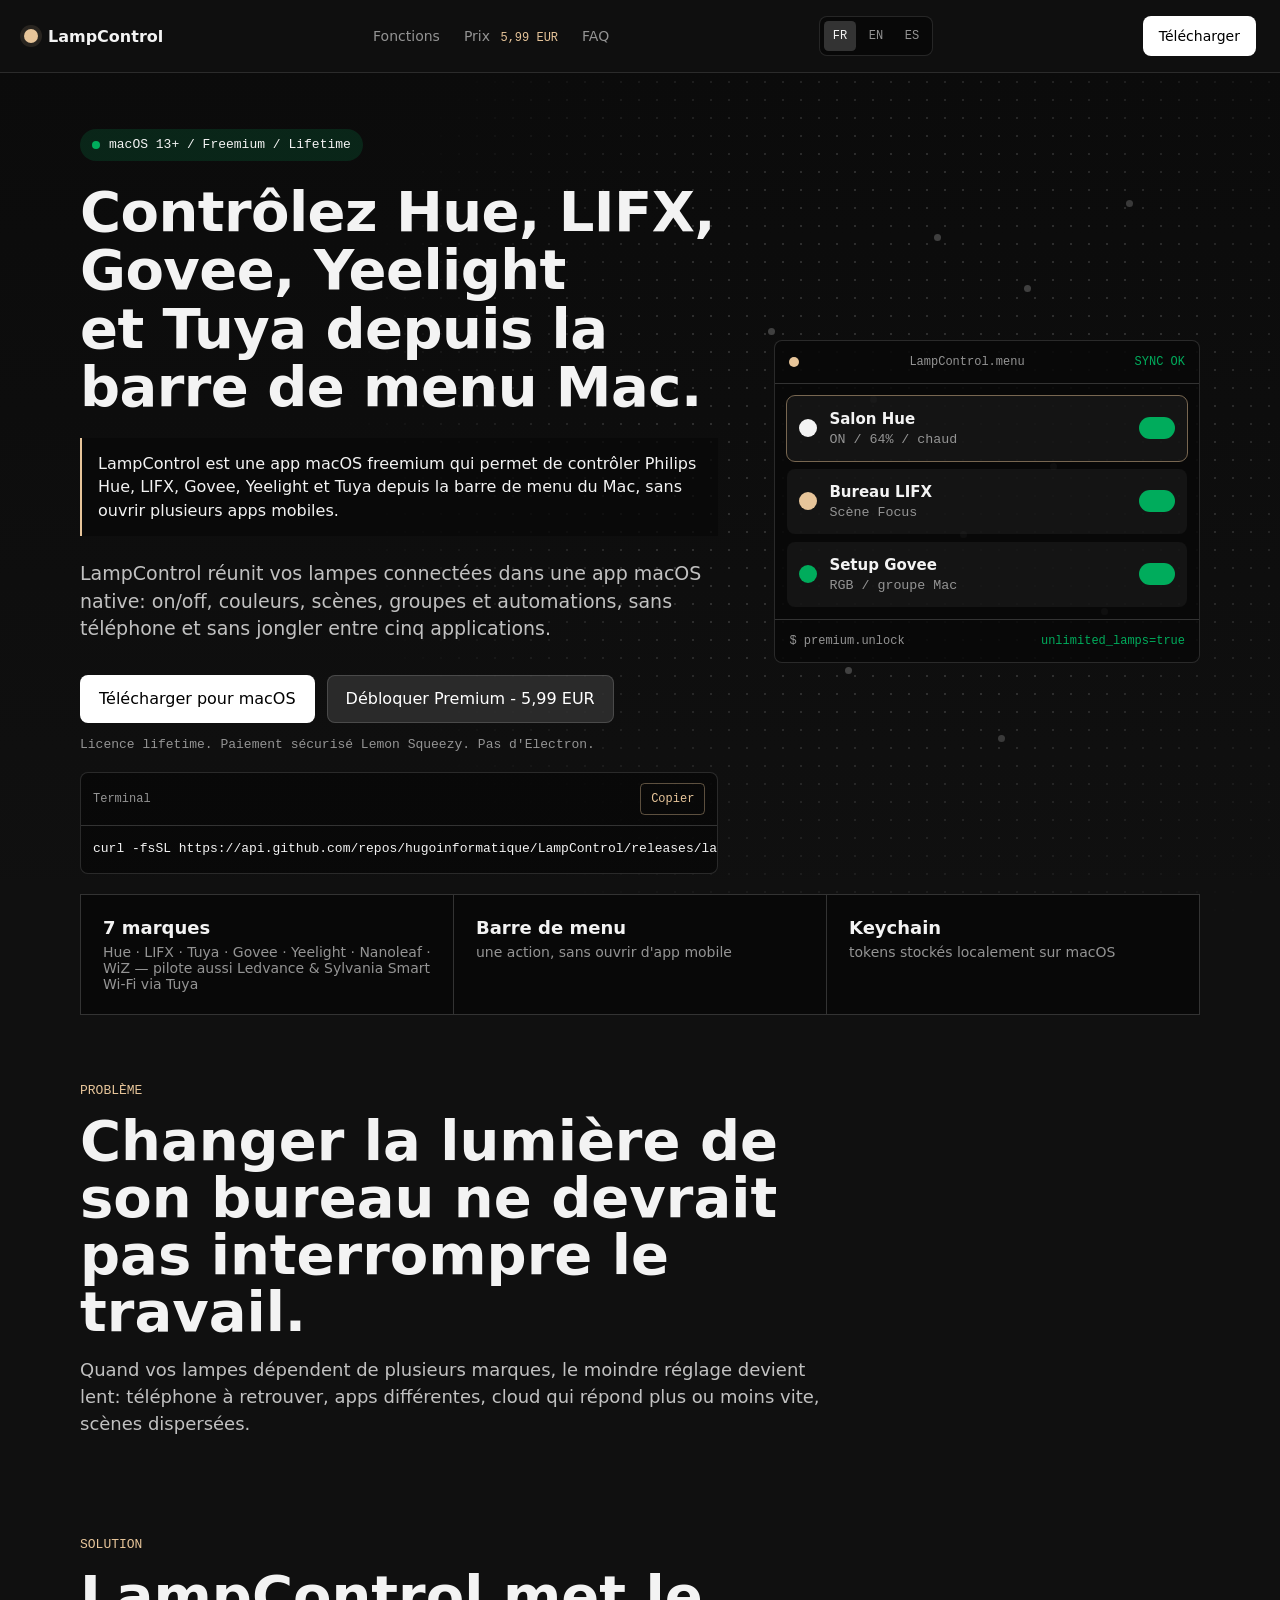
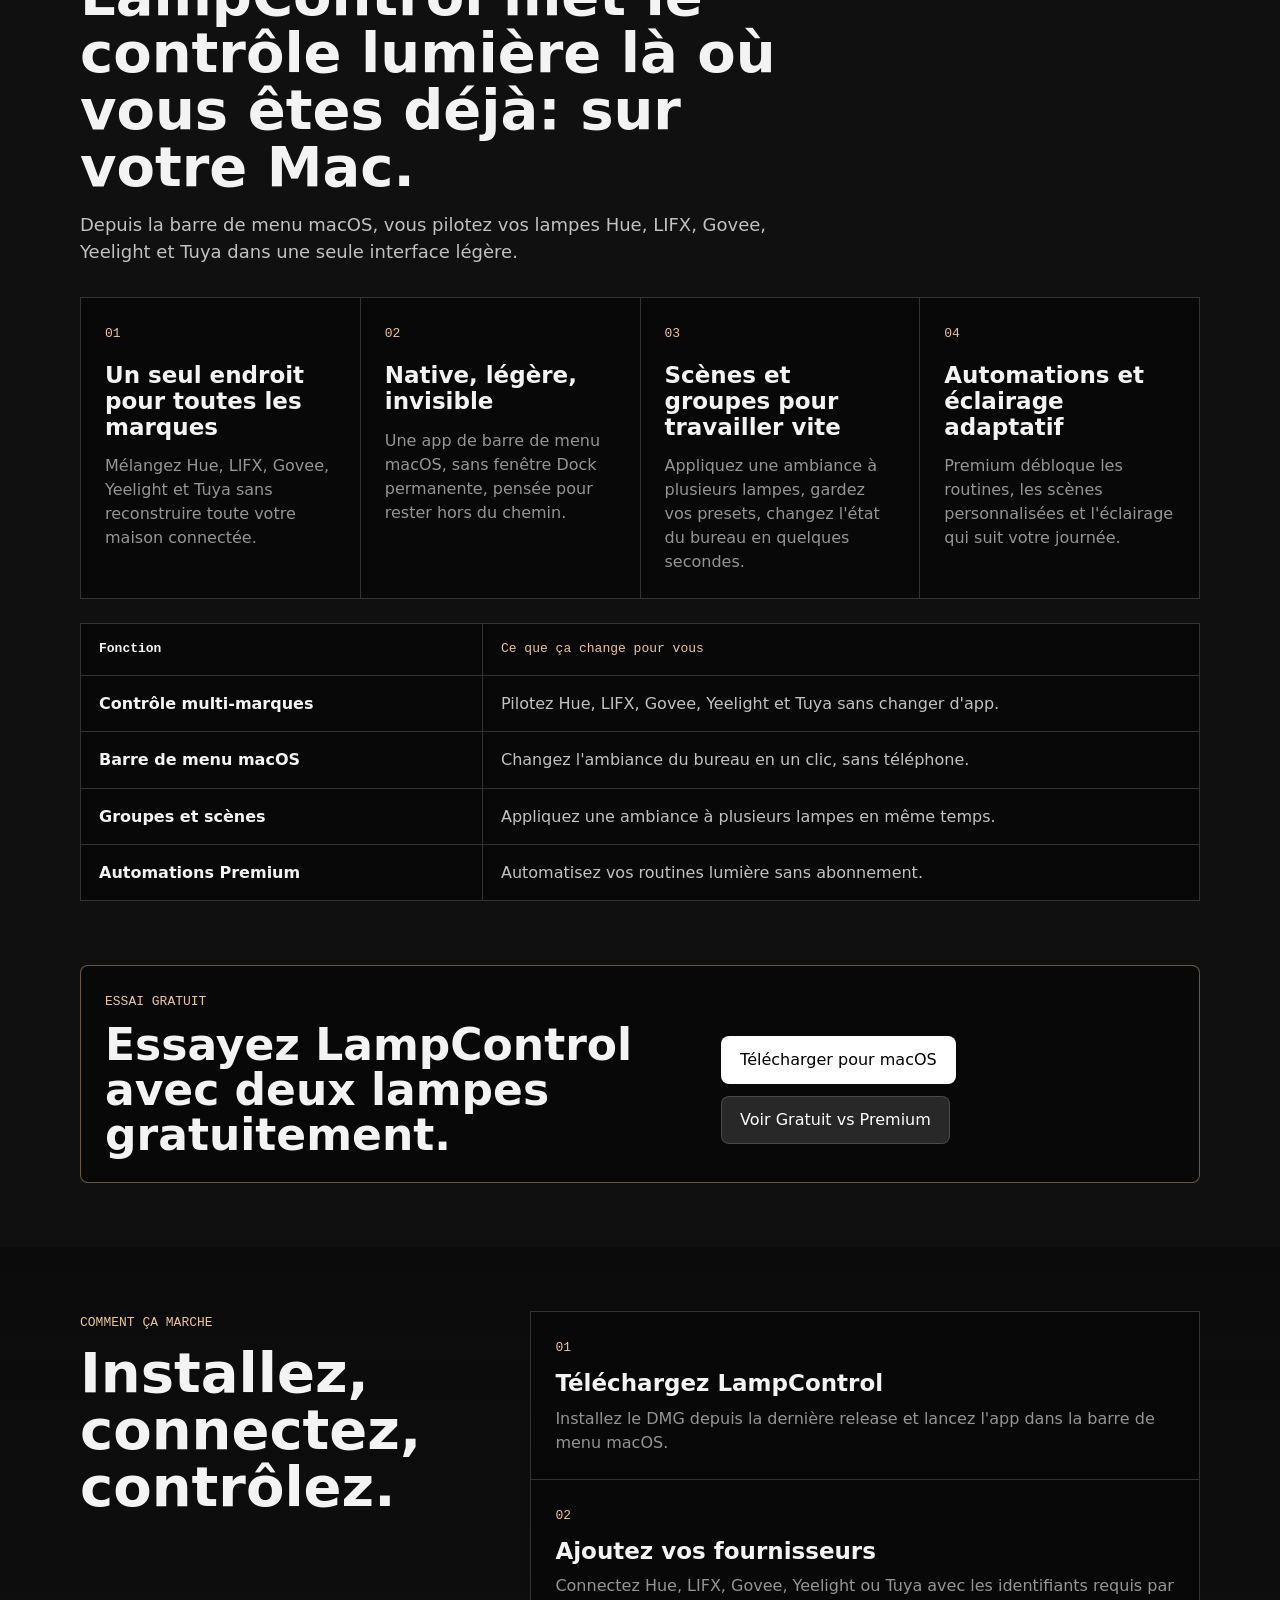
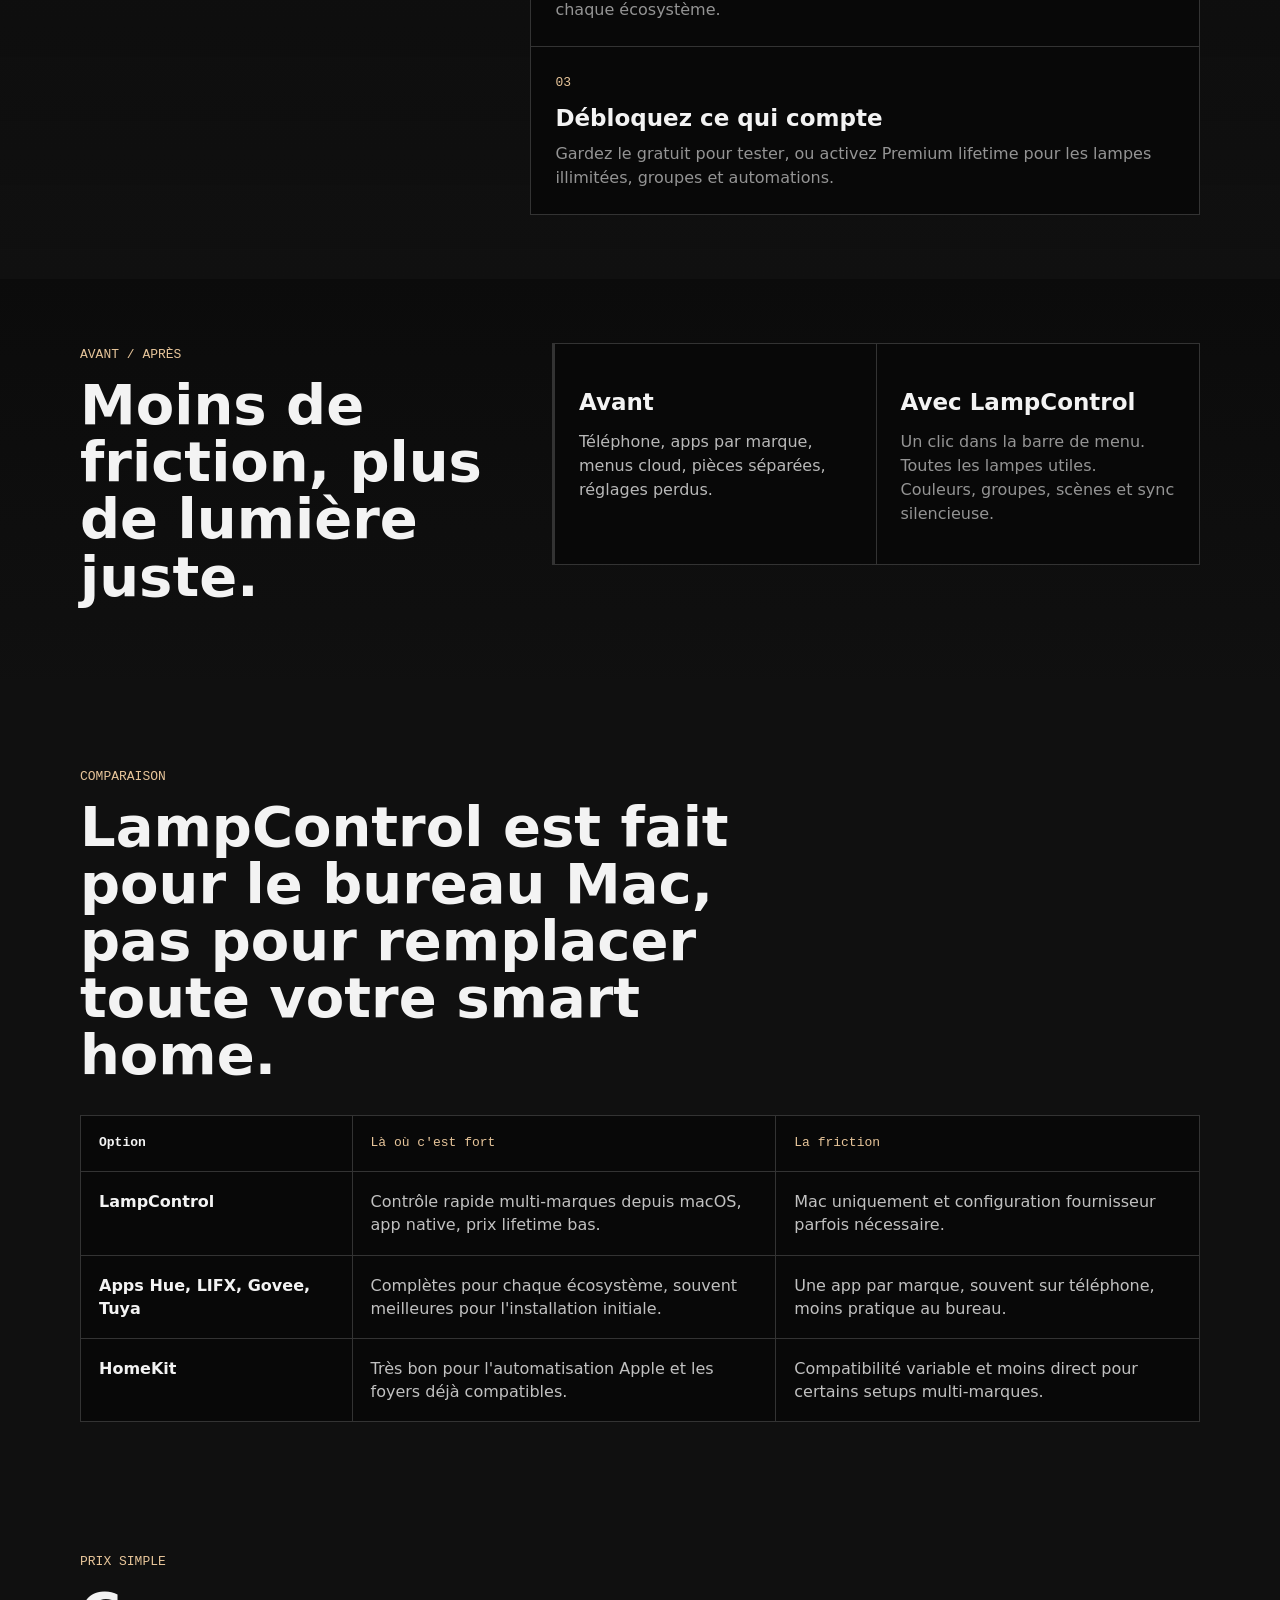
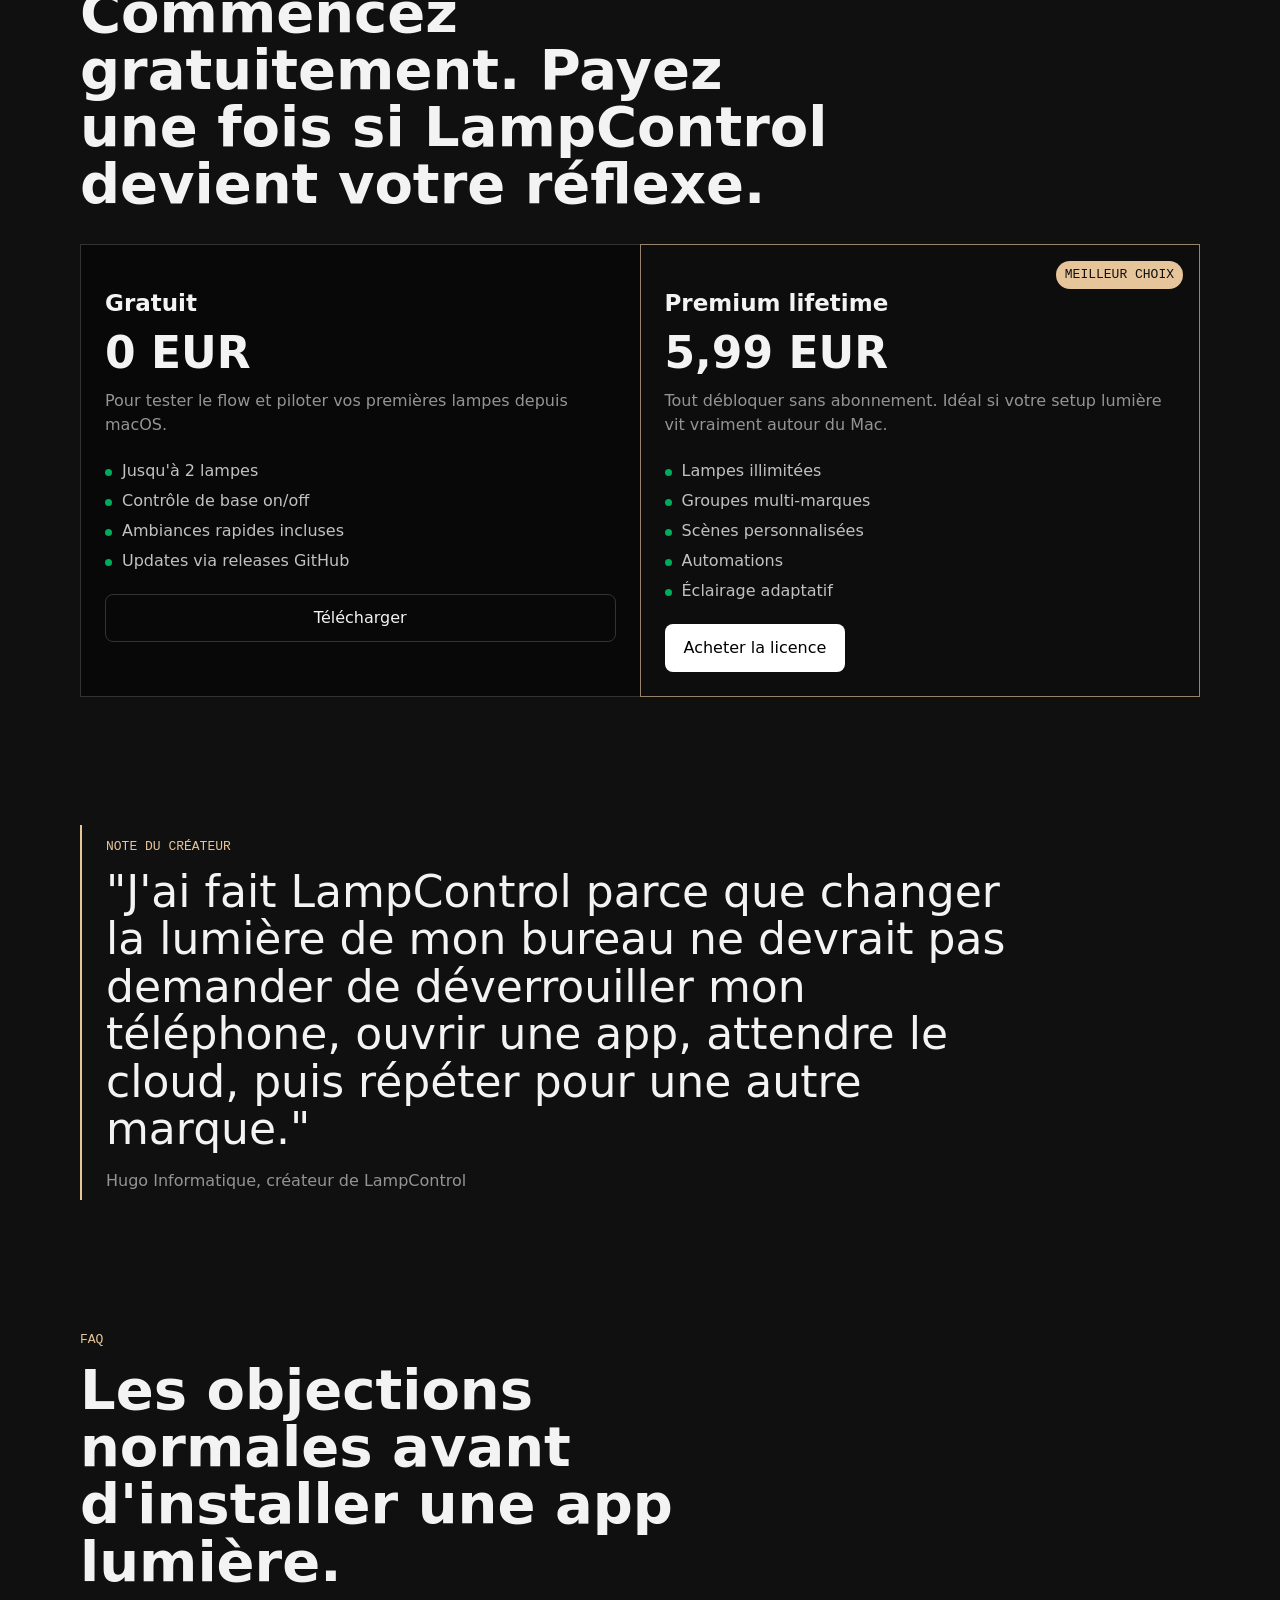
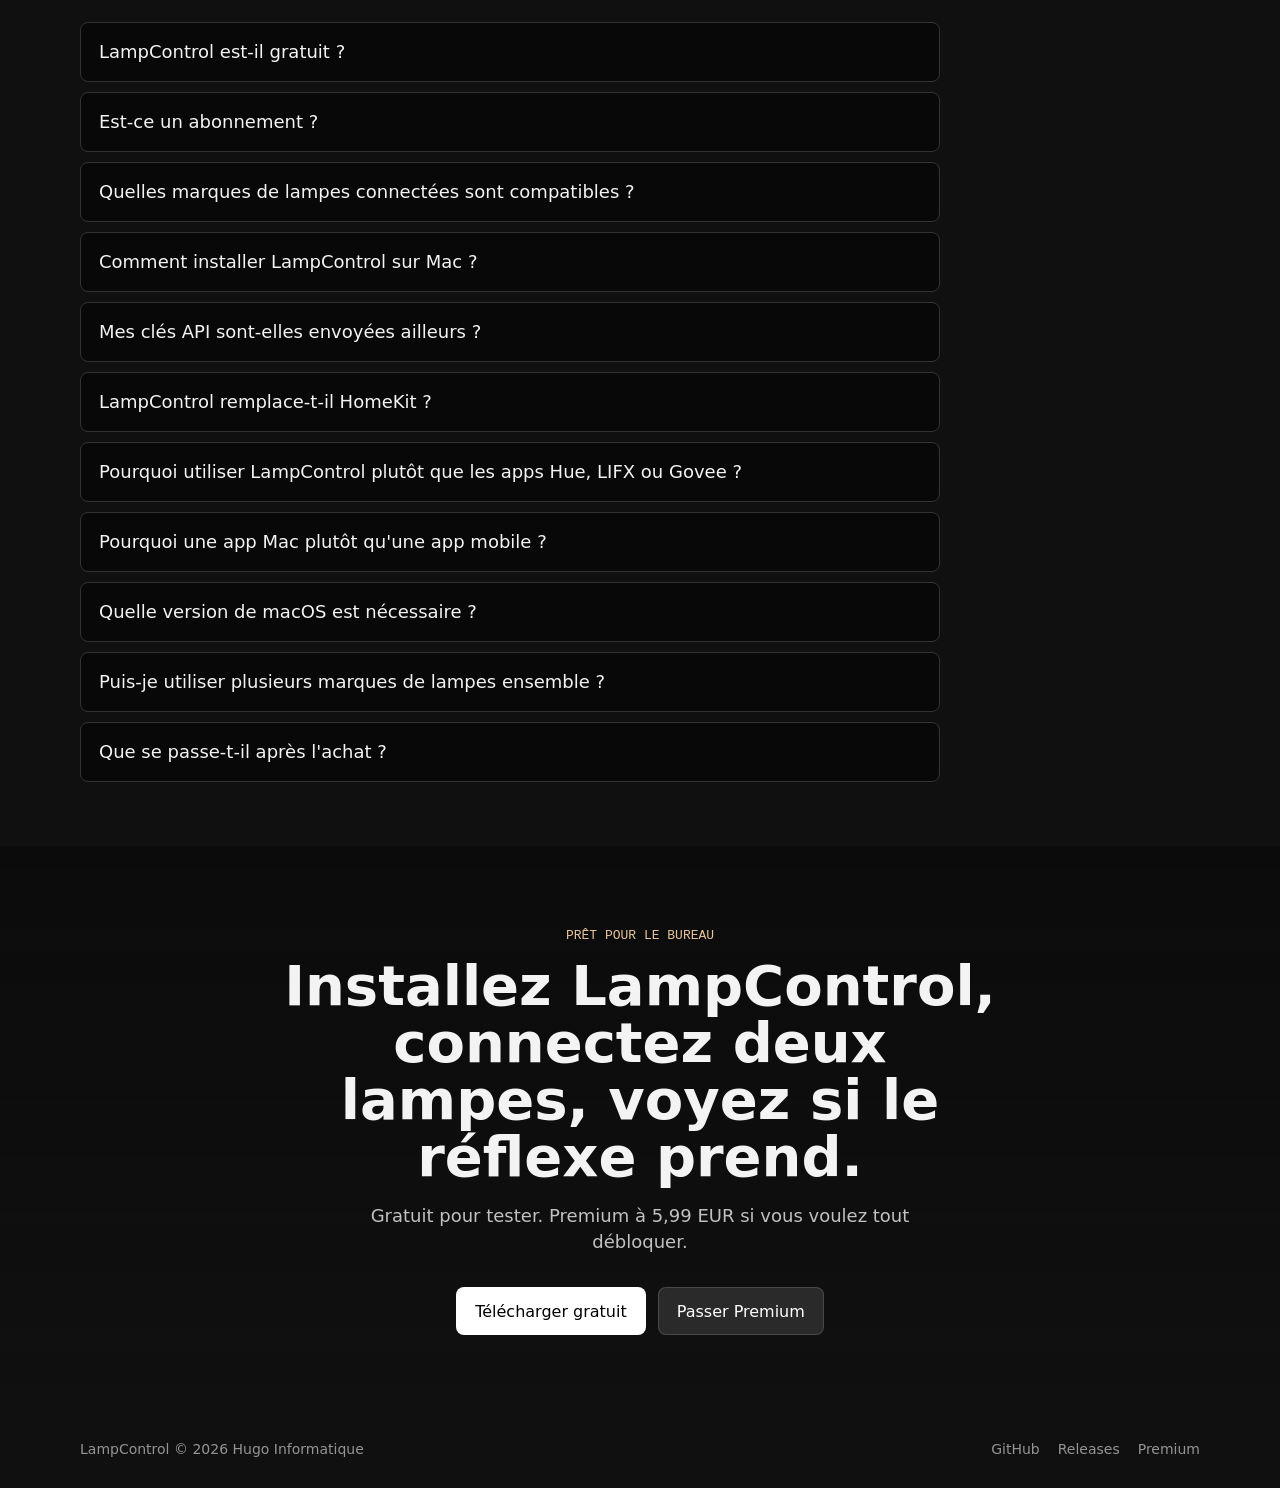
==== commit d5ab9348: "docs(landing,readme): smaller hero + accurate brand list (7 + Ledvance) Two pieces of Reddit feedbac" ====
--- a/landing/index.html
+++ b/landing/index.html
@@ -87,7 +87,7 @@
             "name": "Quelles marques de lampes connectées sont compatibles ?",
             "acceptedAnswer": {
               "@type": "Answer",
-              "text": "LampControl prend en charge Tuya / Smart Life, Philips Hue, LIFX, Govee et Yeelight."
+              "text": "LampControl prend en charge Tuya / Smart Life, Philips Hue, LIFX, Govee, Yeelight, Nanoleaf et WiZ. Les ampoules Ledvance Smart+ Wi-Fi et Sylvania Smart Wi-Fi fonctionnent via l'intégration Tuya car elles utilisent le backend Smart Life."
             }
           },
           {
@@ -245,8 +245,8 @@
 
       <section class="proof-strip shell" aria-label="Signaux de confiance LampControl">
         <div>
-          <strong>5 écosystèmes</strong>
-          <span>Tuya, Hue, LIFX, Govee, Yeelight</span>
+          <strong>7 marques</strong>
+          <span>Hue · LIFX · Tuya · Govee · Yeelight · Nanoleaf · WiZ — pilote aussi Ledvance &amp; Sylvania Smart Wi-Fi via Tuya</span>
         </div>
         <div>
           <strong>Barre de menu</strong>
@@ -481,7 +481,7 @@
           </details>
           <details>
             <summary>Quelles marques de lampes connectées sont compatibles ?</summary>
-            <p>LampControl prend en charge Tuya / Smart Life, Philips Hue, LIFX, Govee et Yeelight.</p>
+            <p>LampControl prend en charge Tuya / Smart Life, Philips Hue, LIFX, Govee, Yeelight, Nanoleaf et WiZ. Les ampoules Ledvance Smart+ Wi-Fi et Sylvania Smart Wi-Fi fonctionnent via l'intégration Tuya car elles utilisent le backend Smart Life.</p>
           </details>
           <details>
             <summary>Comment installer LampControl sur Mac ?</summary>
--- a/landing/styles.css
+++ b/landing/styles.css
@@ -186,10 +186,13 @@
 .hero {
   position: relative;
   overflow: hidden;
-  min-height: calc(100vh - 73px);
+  /* No more 100vh: on a 13" laptop the title alone took ~2/3 of the viewport.
+     Let content drive the height; pad enough to feel like a hero, not so much
+     it pushes everything below the fold. */
+  min-height: 540px;
   display: flex;
   align-items: center;
-  padding: 88px 0 72px;
+  padding: 56px 0 48px;
 }
 
 .pixel-field {
@@ -266,9 +269,13 @@
 h1 {
   max-width: 780px;
   margin-top: 22px;
-  font-size: clamp(44px, 8vw, 82px);
-  line-height: 0.95;
-  letter-spacing: 0;
+  /* Was clamp(44, 8vw, 82). At 82px the heading wrapped to 5 lines on a
+     13" Air, eating most of the viewport. Cap at 56px and tighten the
+     vertical so a wrapped heading still feels purposeful, not bloated. */
+  font-size: clamp(36px, 5.4vw, 56px);
+  line-height: 1.04;
+  letter-spacing: -0.01em;
+  text-wrap: balance;
 }
 
 .hero-subtitle {
